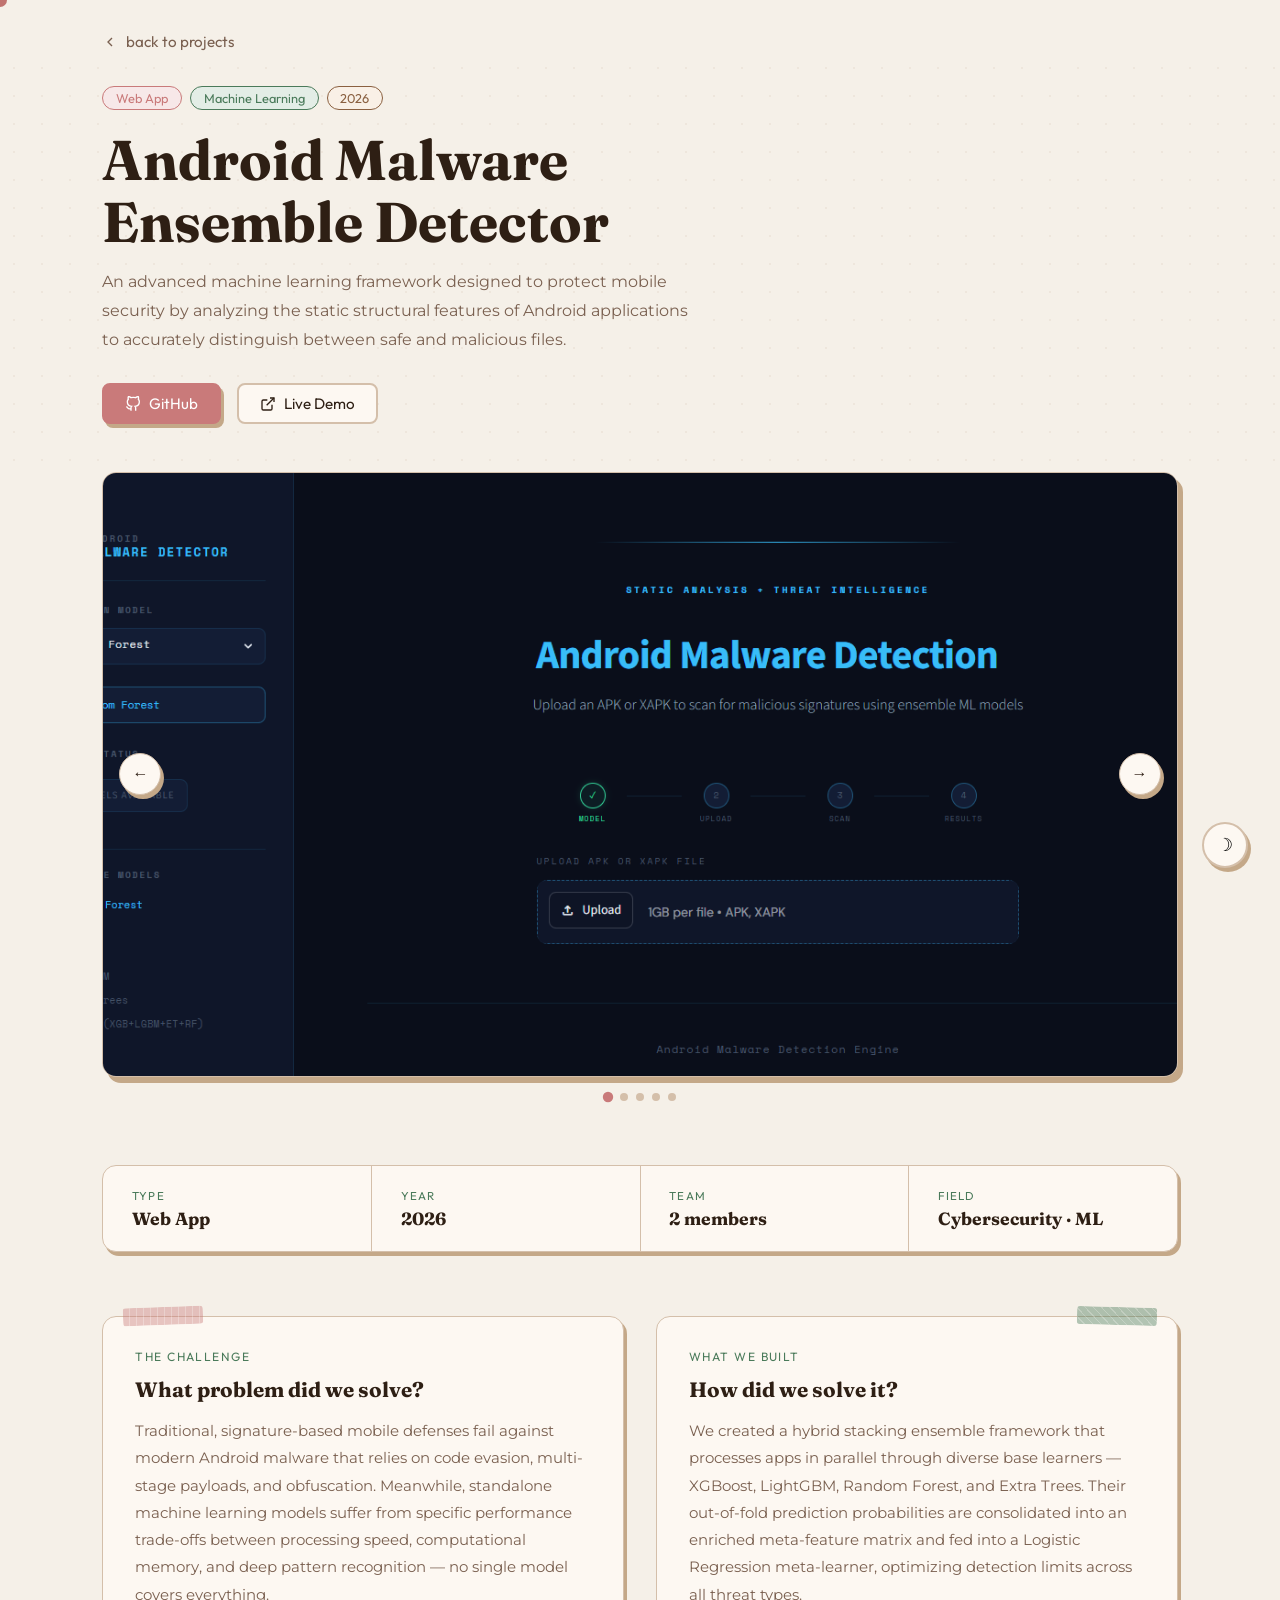
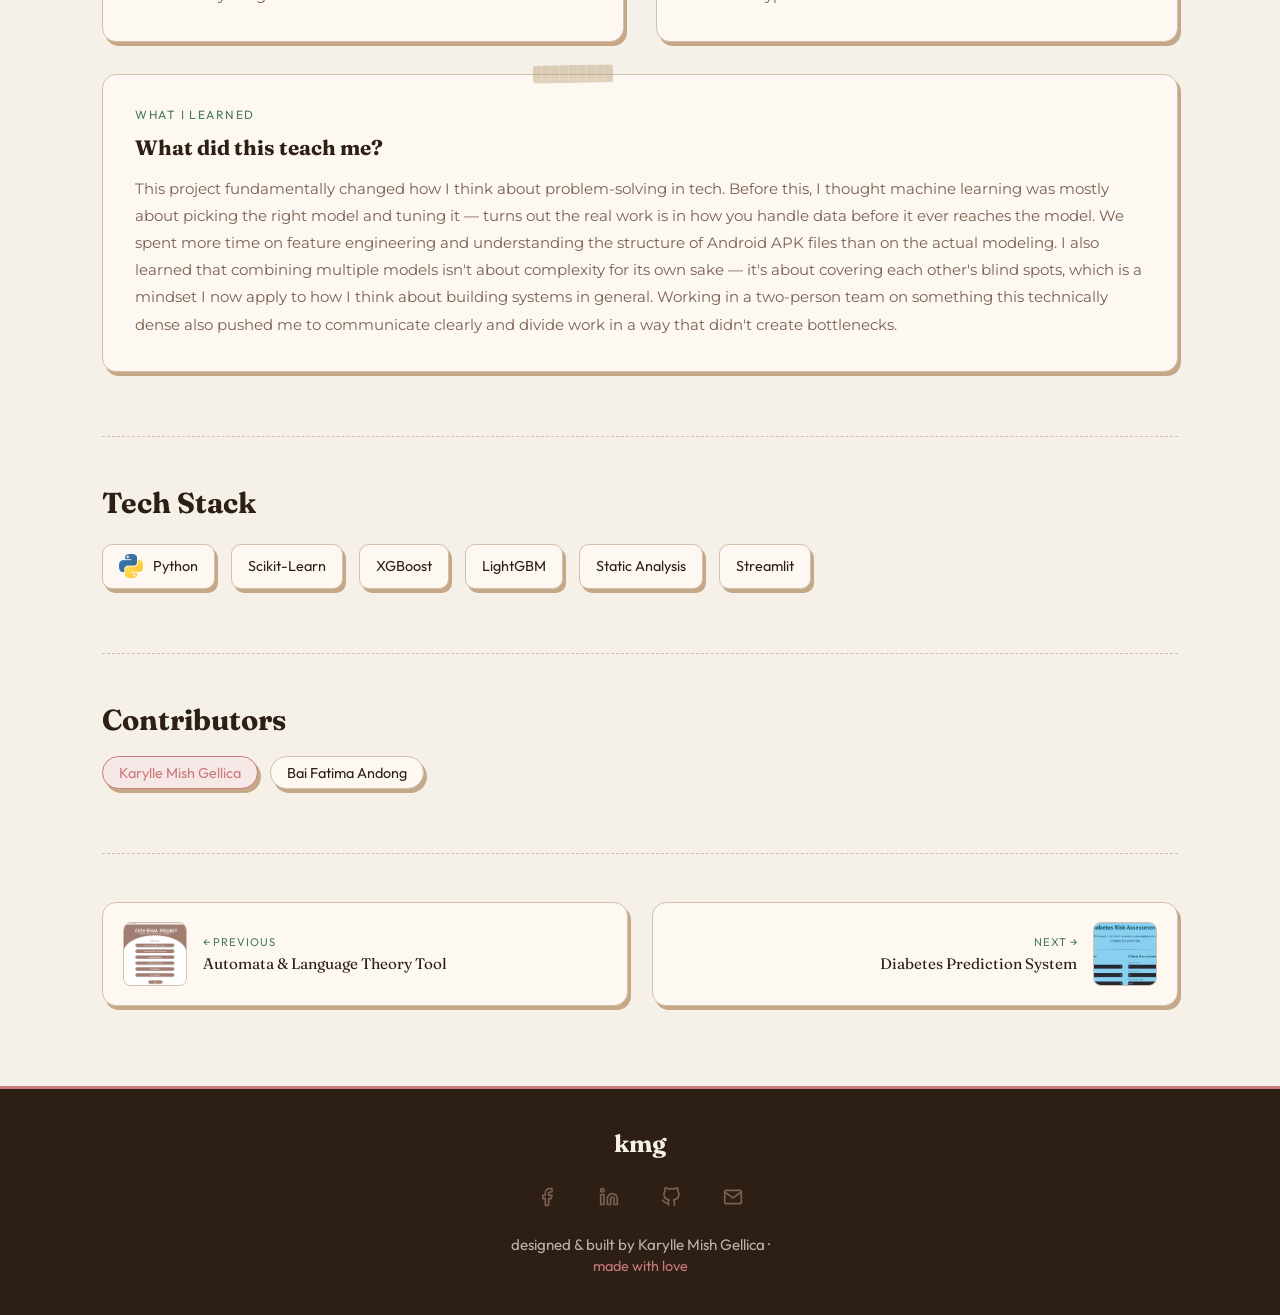
==== projects/android-malware.html @ 3021ca5b "changed projects section layout" ====
<!DOCTYPE html>
<html lang="en" data-theme="light">
<head>
  <meta charset="UTF-8" />
  <meta name="viewport" content="width=device-width, initial-scale=1.0" />
  <title>Android Malware Ensemble Detector — Karylle Mish Gellica</title>
  <link rel="icon" type="image/jpeg" href="../assets/apple.jpg">
  <link rel="stylesheet" href="project.css" />
</head>
<body>
  <div class="cursor" id="cursor"></div>
  <button class="theme-toggle" id="themeToggle"><span class="theme-icon">☽</span></button>

  <div class="project-page">

    <a href="../index.html#projects" class="back-btn">
      <svg viewBox="0 0 24 24" width="16" height="16" stroke="currentColor" stroke-width="2" fill="none"><polyline points="15 18 9 12 15 6"></polyline></svg>
      back to projects
    </a>

    <!-- HERO -->
    <div class="project-hero">
      <div class="project-hero-inner">
        <div class="project-badge-row">
          <span class="project-badge">Web App</span>
          <span class="project-badge green">Machine Learning</span>
          <span class="project-badge brown">2026</span>
        </div>
        <h1>Android Malware<br/>Ensemble Detector</h1>
        <p class="project-tagline">An advanced machine learning framework designed to protect mobile security by analyzing the static structural features of Android applications to accurately distinguish between safe and malicious files.</p>
        <div class="project-hero-links">
          <a href="https://github.com/f4tm4ze/FinalCS20" target="_blank" class="hero-link primary">
            <svg viewBox="0 0 24 24" width="16" height="16" stroke="currentColor" stroke-width="2" fill="none"><path d="M9 19c-5 1.5-5-2.5-7-3m14 6v-3.87a3.37 3.37 0 0 0-.94-2.61c3.14-.35 6.44-1.54 6.44-7A5.44 5.44 0 0 0 20 4.77 5.07 5.07 0 0 0 19.91 1S18.73.65 16 2.48a13.38 13.38 0 0 0-7 0C6.27.65 5.09 1 5.09 1A5.07 5.07 0 0 0 5 4.77a5.44 5.44 0 0 0-1.5 3.78c0 5.42 3.3 6.61 6.44 7A3.37 3.37 0 0 0 9 18.13V22"></path></svg>
            GitHub
          </a>
          <a href="https://finalcs20-nndwrqvt6tv7jgsh75bebc.streamlit.app/" target="_blank" class="hero-link secondary">
            <svg viewBox="0 0 24 24" width="16" height="16" stroke="currentColor" stroke-width="2" fill="none"><path d="M18 13v6a2 2 0 0 1-2 2H5a2 2 0 0 1-2-2V8a2 2 0 0 1 2-2h6"></path><polyline points="15 3 21 3 21 9"></polyline><line x1="10" y1="14" x2="21" y2="3"></line></svg>
            Live Demo
          </a>
        </div>
      </div>
    </div>

    <!-- GALLERY -->
    <div class="gallery-section">
      <div class="gallery-wrap">
        <div class="gallery-track">
          <!-- Replace filenames with your actual screenshots -->
          <div class="gallery-slide"><img src="../assets/android.png" alt="Android Malware Detector Screenshot 1" /></div>
          <div class="gallery-slide"><img src="../assets/android-2.png" alt="Android Malware Detector Screenshot 2" /></div>
          <div class="gallery-slide"><img src="../assets/android-3.png" alt="Android Malware Detector Screenshot 3" /></div>
          <div class="gallery-slide"><img src="../assets/android-4.png" alt="Android Malware Detector Screenshot 4" /></div>
          <div class="gallery-slide"><img src="../assets/android-5.png" alt="Android Malware Detector Screenshot 5" /></div>
        </div>
        <button class="gallery-btn prev">&#8592;</button>
        <button class="gallery-btn next">&#8594;</button>
      </div>
      <div class="gallery-dots">
        <button class="gallery-dot active"></button>
        <button class="gallery-dot"></button>
        <button class="gallery-dot"></button>
        <button class="gallery-dot"></button>
        <button class="gallery-dot"></button>
      </div>
    </div>

    <!-- INFO STRIP -->
    <div class="info-strip">
      <div class="info-strip-item">
        <span class="info-strip-label">Type</span>
        <span class="info-strip-value">Web App</span>
      </div>
      <div class="info-strip-item">
        <span class="info-strip-label">Year</span>
        <span class="info-strip-value">2026</span>
      </div>
      <div class="info-strip-item">
        <span class="info-strip-label">Team</span>
        <span class="info-strip-value">2 members</span>
      </div>
      <div class="info-strip-item">
        <span class="info-strip-label">Field</span>
        <span class="info-strip-value">Cybersecurity · ML</span>
      </div>
    </div>

    <!-- STORY -->
    <div class="story-section">
      <div class="story-card">
        <div class="story-tape story-tape-1"></div>
        <div class="story-card-label">the challenge</div>
        <h3>What problem did we solve?</h3>
        <p>Traditional, signature-based mobile defenses fail against modern Android malware that relies on code evasion, multi-stage payloads, and obfuscation. Meanwhile, standalone machine learning models suffer from specific performance trade-offs between processing speed, computational memory, and deep pattern recognition — no single model covers everything.</p>
      </div>
      <div class="story-card">
        <div class="story-tape story-tape-2"></div>
        <div class="story-card-label">what we built</div>
        <h3>How did we solve it?</h3>
        <p>We created a hybrid stacking ensemble framework that processes apps in parallel through diverse base learners — XGBoost, LightGBM, Random Forest, and Extra Trees. Their out-of-fold prediction probabilities are consolidated into an enriched meta-feature matrix and fed into a Logistic Regression meta-learner, optimizing detection limits across all threat types.</p>
      </div>
      <div class="story-card full-width">
        <div class="story-tape story-tape-3"></div>
        <div class="story-card-label">what i learned</div>
        <h3>What did this teach me?</h3>
        <p>This project fundamentally changed how I think about problem-solving in tech. Before this, I thought machine learning was mostly about picking the right model and tuning it — turns out the real work is in how you handle data before it ever reaches the model. We spent more time on feature engineering and understanding the structure of Android APK files than on the actual modeling. I also learned that combining multiple models isn't about complexity for its own sake — it's about covering each other's blind spots, which is a mindset I now apply to how I think about building systems in general. Working in a two-person team on something this technically dense also pushed me to communicate clearly and divide work in a way that didn't create bottlenecks.</p>
      </div>
    </div>

    <hr class="section-divider" />

    <!-- TECH STACK -->
    <div class="tech-section">
      <h2>Tech Stack</h2>
      <div class="tech-grid">
        <div class="tech-item"><img src="../assets/python.webp" alt="Python" />Python</div>
        <div class="tech-item">Scikit-Learn</div>
        <div class="tech-item">XGBoost</div>
        <div class="tech-item">LightGBM</div>
        <div class="tech-item">Static Analysis</div>
        <div class="tech-item">Streamlit</div>
      </div>
    </div>

    <hr class="section-divider" />

    <!-- CONTRIBUTORS -->
    <div class="contributors-section">
      <h2>Contributors</h2>
      <div class="contributors-list">
        <span class="contributor-pill me">Karylle Mish Gellica</span>
        <span class="contributor-pill">Bai Fatima Andong</span>
      </div>
    </div>

    <hr class="section-divider" />

    <!-- PREV / NEXT -->
    <div class="project-nav">
      <a href="automata.html" class="project-nav-card">
        <div class="nav-card-img"><img src="../assets/automata.png" alt="Automata" /></div>
        <div><div class="nav-card-label">← previous</div><div class="nav-card-title">Automata & Language Theory Tool</div></div>
      </a>
      <a href="diabetes-prediction.html" class="project-nav-card next-card">
        <div class="nav-card-img"><img src="../assets/diabetes.png" alt="Diabetes Prediction" /></div>
        <div><div class="nav-card-label">next →</div><div class="nav-card-title">Diabetes Prediction System</div></div>
      </a>
    </div>
  </div>
  <footer class="footer">
    <p class="footer-logo">kmg</p>
    
    <div class="footer-socials">
      <a href="https://www.facebook.com/kgellica/" target="_blank" rel="noopener noreferrer" class="social-link" aria-label="Facebook">
        <svg xmlns="http://www.w3.org/2000/svg" width="20" height="20" viewBox="0 0 24 24" fill="none" stroke="currentColor" stroke-width="2" stroke-linecap="round" stroke-linejoin="round"><path d="M18 2h-3a5 5 0 0 0-5 5v3H7v4h3v8h4v-8h3l1-4h-4V7a1 1 0 0 1 1-1h3z"/></svg>
      </a>
      
      <a href="https://www.linkedin.com/in/kgellica/" target="_blank" rel="noopener noreferrer" class="social-link" aria-label="LinkedIn">
        <svg xmlns="http://www.w3.org/2000/svg" width="20" height="20" viewBox="0 0 24 24" fill="none" stroke="currentColor" stroke-width="2" stroke-linecap="round" stroke-linejoin="round"><path d="M16 8a6 6 0 0 1 6 6v7h-4v-7a2 2 0 0 0-2-2 2 2 0 0 0-2 2v7h-4v-7a6 6 0 0 1 6-6z"/><rect x="2" y="9" width="4" height="12"/><circle cx="4" cy="4" r="2"/></svg>
      </a>
      
      <a href="https://github.com/mishgellica" target="_blank" rel="noopener noreferrer" class="social-link" aria-label="GitHub">
        <svg xmlns="http://www.w3.org/2000/svg" width="20" height="20" viewBox="0 0 24 24" fill="none" stroke="currentColor" stroke-width="2" stroke-linecap="round" stroke-linejoin="round"><path d="M9 19c-5 1.5-5-2.5-7-3m14 6v-3.87a3.37 3.37 0 0 0-.94-2.61c3.14-.35 6.44-1.54 6.44-7A5.44 5.44 0 0 0 20 4.77 5.07 5.07 0 0 0 19.91 1S18.73.65 16 2.48a13.38 13.38 0 0 0-7 0C6.27.65 5.09 1 5.09 1A5.07 5.07 0 0 0 5 4.77a5.44 5.44 0 0 0-1.5 3.78c0 5.42 3.3 6.61 6.44 7A3.37 3.37 0 0 0 9 18.13V22"/></svg>
      </a>
      
      <a href="mailto:mishgellica@gmail.com.com" class="social-link" aria-label="Email">
        <svg xmlns="http://www.w3.org/2000/svg" width="20" height="20" viewBox="0 0 24 24" fill="none" stroke="currentColor" stroke-width="2" stroke-linecap="round" stroke-linejoin="round"><path d="M4 4h16c1.1 0 2 .9 2 2v12c0 1.1-.9 2-2 2H4c-1.1 0-2-.9-2-2V6c0-1.1.9-2 2-2z"/><polyline points="22,6 12,13 2,6"/></svg>
      </a>
    </div>

    <p class="footer-copy">designed & built by Karylle Mish Gellica &middot; <span id="fyear"></span></p>
    <p class="footer-heart">made with love</p>
  </footer>
  <script src="project.js"></script>
</body>
</html>
---- projects/project.css ----
@import url('https://fonts.googleapis.com/css2?family=Playfair+Display:ital,wght@0,400;0,700;1,400&family=Outfit:wght@400;600;700&family=Montserrat:wght@300;400;600;700&family=Fraunces:opsz,wght@9..144,400;9..144,700;9..144,900&display=swap');

:root {
  --bg:           #f5f0e8;
  --bg2:          #ede5d8;
  --card:         #fdf8f2;
  --card2:        #f9f0e6;
  --text:         #2e1f14;
  --muted:        #7a6050;
  --border:       #d4bfaa;
  --accent:       #7a4a3a;
  --accent2:      #4a7a5a;
  --pink:         #c97a7a;
  --pink-pale:    #f7e8e8;
  --green:        #4a7a5a;
  --green-pale:   #e3ede6;
  --brown:        #8a6040;
  --cream:        #fdf8f2;
  --shadow:       3px 4px 0 #c4a888;
  --shadow-lg:    5px 6px 0 #c4a888;
  --font-display: 'Playfair Display', serif;
  --font-hand:    'Outfit', sans-serif;
  --font-body:    'Montserrat', sans-serif;
  --font-logo:    'Fraunces', serif;
  --radius:       14px;
}

[data-theme="dark"] {
  --bg:           #1a1410;
  --bg2:          #221a14;
  --card:         #2a211a;
  --card2:        #311f18;
  --text:         #f0e8dc;
  --muted:        #b09880;
  --border:       #4a3828;
  --accent:       #d4907a;
  --accent2:      #7abf8a;
  --pink:         #d48a8a;
  --pink-pale:    #3a2222;
  --green:        #7abf8a;
  --green-pale:   #1a2e1f;
  --brown:        #c0926a;
  --cream:        #2a211a;
  --shadow:       3px 4px 0 #0a0806;
  --shadow-lg:    5px 6px 0 #0a0806;
}

*, *::before, *::after { box-sizing: border-box; margin: 0; padding: 0; }
html { scroll-behavior: smooth; }
body {
  font-family: var(--font-body);
  background: var(--bg);
  color: var(--text);
  overflow-x: hidden;
  cursor: none;
  transition: background 0.4s, color 0.4s;
}
a { text-decoration: none; color: inherit; }
img { max-width: 100%; display: block; }

/* CURSOR */
.cursor {
  position: fixed;
  width: 14px; height: 14px;
  background: var(--pink);
  border-radius: 50%;
  pointer-events: none;
  z-index: 9999;
  transform: translate(-50%, -50%);
  transition: transform 0.08s ease, background 0.2s;
  mix-blend-mode: multiply;
}
[data-theme="dark"] .cursor { mix-blend-mode: screen; }

/* THEME TOGGLE */
.theme-toggle {
  position: fixed;
  bottom: 2rem; right: 2rem;
  z-index: 500;
  background: var(--card);
  border: 2px solid var(--border);
  border-radius: 50%;
  width: 46px; height: 46px;
  cursor: pointer;
  font-size: 1.1rem;
  box-shadow: var(--shadow);
  transition: transform 0.2s;
  display: flex; align-items: center; justify-content: center;
}
.theme-toggle:hover { transform: rotate(20deg) scale(1.1); }

/* PAGE WRAPPER */
.project-page {
  min-height: 100vh;
}

/* BACK BUTTON */
.back-btn {
  display: inline-flex;
  align-items: center;
  gap: 0.5rem;
  font-family: var(--font-hand);
  font-size: 0.95rem;
  color: var(--muted);
  padding: 2rem 8% 0;
  transition: color 0.2s, transform 0.2s;
}
.back-btn:hover { color: var(--pink); transform: translateX(-4px); }
.back-btn svg { transition: transform 0.2s; }
.back-btn:hover svg { transform: translateX(-3px); }

/* HERO */
.project-hero {
  padding: 2rem 8% 3rem;
  position: relative;
  overflow: hidden;
}
.project-hero::before {
  content: '';
  position: absolute; inset: 0;
  background-image: radial-gradient(circle, var(--border) 1px, transparent 1px);
  background-size: 28px 28px;
  opacity: 0.2;
  pointer-events: none;
}
.project-hero-inner { position: relative; z-index: 2; max-width: 800px; }
.project-badge-row {
  display: flex; gap: 0.5rem; flex-wrap: wrap;
  margin-bottom: 1.2rem;
}
.project-badge {
  font-family: var(--font-hand);
  font-size: 0.8rem;
  padding: 0.2rem 0.8rem;
  border-radius: 99px;
  background: var(--pink-pale);
  color: var(--pink);
  border: 1.5px solid var(--pink);
}
.project-badge.green {
  background: var(--green-pale);
  color: var(--green);
  border-color: var(--green);
}
.project-badge.brown {
  background: var(--card2);
  color: var(--brown);
  border-color: var(--brown);
}
.project-hero h1 {
  font-family: var(--font-logo);
  font-size: clamp(2rem, 5vw, 3.5rem);
  color: var(--text);
  line-height: 1.1;
  margin-bottom: 1rem;
}
.project-tagline {
  font-size: 1rem;
  color: var(--muted);
  line-height: 1.8;
  max-width: 600px;
  margin-bottom: 1.8rem;
}
.project-hero-links {
  display: flex; gap: 1rem; flex-wrap: wrap;
}
.hero-link {
  display: inline-flex;
  align-items: center;
  gap: 0.5rem;
  font-family: var(--font-hand);
  font-size: 0.95rem;
  padding: 0.55rem 1.3rem;
  border-radius: 8px;
  border: 2px solid var(--border);
  transition: transform 0.2s cubic-bezier(.34,1.56,.64,1), box-shadow 0.2s;
  cursor: pointer;
}
.hero-link:hover { transform: translate(-2px,-2px); box-shadow: var(--shadow); }
.hero-link.primary { background: var(--pink); color: #fff; border-color: var(--pink); box-shadow: var(--shadow); }
.hero-link.primary:hover { box-shadow: var(--shadow-lg); }
.hero-link.secondary { background: var(--card); color: var(--text); }
.hero-link.secondary:hover { background: var(--bg2); }

/* IMAGE GALLERY */
.gallery-section {
  padding: 0 8% 4rem;
  position: relative;
}
.gallery-wrap {
  position: relative;
  border-radius: var(--radius);
  overflow: hidden;
  background: var(--bg2);
  border: 1.5px solid var(--border);
  box-shadow: var(--shadow-lg);
  aspect-ratio: 16 / 9;
}
.gallery-track {
  display: flex;
  height: 100%;
  transition: transform 0.4s cubic-bezier(0.25, 0.46, 0.45, 0.94);
}
.gallery-slide {
  flex: 0 0 100%;
  height: 100%;
}
.gallery-slide img {
  width: 100%; height: 100%;
  object-fit: cover;
  display: block;
}
.gallery-slide .slide-placeholder {
  width: 100%; height: 100%;
  display: flex; flex-direction: column;
  align-items: center; justify-content: center;
  gap: 0.5rem;
  background: linear-gradient(135deg, var(--pink-pale), var(--green-pale));
  color: var(--muted);
  font-family: var(--font-hand);
  font-size: 0.9rem;
}
.gallery-slide .slide-placeholder span { font-size: 2rem; }
.gallery-btn {
  position: absolute;
  top: 50%; transform: translateY(-50%);
  background: var(--card);
  border: 1.5px solid var(--border);
  border-radius: 50%;
  width: 42px; height: 42px;
  display: flex; align-items: center; justify-content: center;
  cursor: pointer;
  box-shadow: var(--shadow);
  transition: transform 0.2s cubic-bezier(.34,1.56,.64,1), background 0.2s;
  z-index: 10;
  color: var(--text);
  font-size: 1rem;
}
.gallery-btn:hover { background: var(--pink); color: #fff; transform: translateY(-50%) scale(1.1); }
.gallery-btn.prev { left: 1rem; }
.gallery-btn.next { right: 1rem; }
.gallery-dots {
  display: flex; justify-content: center;
  gap: 0.5rem; margin-top: 1rem;
}
.gallery-dot {
  width: 8px; height: 8px;
  border-radius: 50%;
  background: var(--border);
  border: none; cursor: pointer;
  transition: background 0.2s, transform 0.2s;
}
.gallery-dot.active { background: var(--pink); transform: scale(1.3); }

/* INFO STRIP */
.info-strip {
  display: flex;
  gap: 0;
  margin: 0 8% 4rem;
  border: 1.5px solid var(--border);
  border-radius: var(--radius);
  overflow: hidden;
  box-shadow: var(--shadow);
  background: var(--card);
}
.info-strip-item {
  flex: 1;
  padding: 1.4rem 1.8rem;
  display: flex; flex-direction: column; gap: 0.3rem;
  border-right: 1.5px solid var(--border);
}
.info-strip-item:last-child { border-right: none; }
.info-strip-label {
  font-family: var(--font-hand);
  font-size: 0.72rem;
  color: var(--green);
  letter-spacing: 0.1em;
  text-transform: uppercase;
}
.info-strip-value {
  font-family: var(--font-logo);
  font-size: 1.1rem;
  color: var(--text);
  font-weight: 700;
}

/* STORY SECTION */
.story-section {
  padding: 0 8% 4rem;
  display: grid;
  grid-template-columns: 1fr 1fr;
  gap: 2rem;
}
.story-card {
  background: var(--card);
  border: 1.5px solid var(--border);
  border-radius: var(--radius);
  padding: 2rem;
  box-shadow: var(--shadow);
  position: relative;
  transition: transform 0.25s cubic-bezier(.34,1.56,.64,1), box-shadow 0.25s;
}
.story-card:hover { transform: translate(-2px,-3px); box-shadow: var(--shadow-lg); }
.story-card.full-width { grid-column: 1 / -1; }
.story-card-label {
  font-family: var(--font-hand);
  font-size: 0.75rem;
  color: var(--green);
  letter-spacing: 0.12em;
  text-transform: uppercase;
  margin-bottom: 0.8rem;
}
.story-card h3 {
  font-family: var(--font-logo);
  font-size: 1.3rem;
  color: var(--text);
  margin-bottom: 1rem;
}
.story-card p {
  font-size: 0.92rem;
  color: var(--muted);
  line-height: 1.85;
}
/* tape on story cards */
.story-tape {
  position: absolute;
  top: -10px;
  width: 80px; height: 18px;
  border-radius: 3px;
  opacity: 0.75;
}
.story-tape-1 {
  left: 20px;
  background-color: rgba(201,122,122,0.55);
  background-image: repeating-linear-gradient(90deg, transparent, transparent 6px, rgba(255,255,255,0.3) 6px, rgba(255,255,255,0.3) 7px);
  transform: rotate(-2deg);
}
.story-tape-2 {
  right: 20px;
  background-color: rgba(74,122,90,0.55);
  background-image: repeating-linear-gradient(45deg, transparent, transparent 5px, rgba(255,255,255,0.25) 5px, rgba(255,255,255,0.25) 6px);
  transform: rotate(1.5deg);
}
.story-tape-3 {
  left: 40%;
  background-color: rgba(180,155,110,0.55);
  background-image: repeating-linear-gradient(90deg, transparent, transparent 8px, rgba(255,255,255,0.2) 8px, rgba(255,255,255,0.2) 9px);
  transform: rotate(-1deg);
}

/* TECH STACK SECTION */
.tech-section {
  padding: 0 8% 4rem;
}
.tech-section h2 {
  font-family: var(--font-logo);
  font-size: 1.8rem;
  color: var(--text);
  margin-bottom: 1.5rem;
}
.tech-grid {
  display: flex;
  flex-wrap: wrap;
  gap: 1rem;
}
.tech-item {
  display: flex;
  align-items: center;
  gap: 0.6rem;
  background: var(--card);
  border: 1.5px solid var(--border);
  border-radius: 10px;
  padding: 0.6rem 1rem;
  box-shadow: var(--shadow);
  font-family: var(--font-hand);
  font-size: 0.9rem;
  color: var(--text);
  transition: transform 0.2s cubic-bezier(.34,1.56,.64,1), box-shadow 0.2s;
}
.tech-item:hover { transform: translateY(-3px); box-shadow: var(--shadow-lg); }
.tech-item img {
  width: 24px; height: 24px;
  object-fit: contain;
}

/* CONTRIBUTORS */
.contributors-section {
  padding: 0 8% 4rem;
}
.contributors-section h2 {
  font-family: var(--font-logo);
  font-size: 1.8rem;
  color: var(--text);
  margin-bottom: 1.2rem;
}
.contributors-list {
  display: flex;
  flex-wrap: wrap;
  gap: 0.75rem;
}
.contributor-pill {
  font-family: var(--font-hand);
  font-size: 0.9rem;
  padding: 0.4rem 1rem;
  background: var(--card);
  border: 1.5px solid var(--border);
  border-radius: 99px;
  color: var(--text);
  box-shadow: var(--shadow);
}
.contributor-pill.me {
  background: var(--pink-pale);
  color: var(--pink);
  border-color: var(--pink);
}

/* PREV / NEXT NAV */
.project-nav {
  display: grid;
  grid-template-columns: 1fr 1fr;
  gap: 1.5rem;
  padding: 0 8% 5rem;
}
.project-nav-card {
  display: flex;
  align-items: center;
  gap: 1rem;
  background: var(--card);
  border: 1.5px solid var(--border);
  border-radius: var(--radius);
  padding: 1.2rem;
  box-shadow: var(--shadow);
  transition: transform 0.25s cubic-bezier(.34,1.56,.64,1), box-shadow 0.25s;
  cursor: pointer;
}
.project-nav-card:hover { transform: translate(-2px,-3px); box-shadow: var(--shadow-lg); }
.project-nav-card.next-card { flex-direction: row-reverse; text-align: right; }
.project-nav-card.disabled { opacity: 0.35; pointer-events: none; }
.nav-card-img {
  width: 64px; height: 64px;
  border-radius: 8px;
  overflow: hidden;
  flex-shrink: 0;
  background: var(--bg2);
  border: 1.5px solid var(--border);
}
.nav-card-img img { width: 100%; height: 100%; object-fit: cover; }
.nav-card-label {
  font-family: var(--font-hand);
  font-size: 0.7rem;
  color: var(--green);
  letter-spacing: 0.08em;
  text-transform: uppercase;
  margin-bottom: 0.3rem;
}
.nav-card-title {
  font-family: var(--font-logo);
  font-size: 0.95rem;
  color: var(--text);
  line-height: 1.3;
}

/* DIVIDER */
.section-divider {
  border: none;
  border-top: 1.5px dashed var(--border);
  margin: 0 8% 3rem;
}

/* FOOTER */
.footer {
  background: var(--text); color: var(--bg);
  padding: 2.5rem; text-align: center;
  border-top: 3px solid var(--pink);
}
.footer-logo { font-family: var(--font-logo); font-size: 1.5rem; margin-bottom: 0.4rem; font-weight: 700; }
.footer-copy { font-family: var(--font-hand); font-size: 0.95rem; opacity: 0.7; margin-bottom: 0.2rem; }
.footer-heart { font-family: var(--font-hand); font-size: 0.9rem; color: var(--pink); }

.footer-socials { display: flex; justify-content: center; align-items: center; gap: 1.5rem; margin: 1.2rem 0; }

.social-link {
  display: flex;
  align-items: center;
  justify-content: center;
  width: 38px;
  height: 38px;
  color: var(--muted); /* Follows your journal's muted brown tone by default */
  background: transparent;
  border-radius: 50%;
  transition: color 0.2s ease, transform 0.2s ease, background-color 0.2s ease;
}

/* Subtle feedback when interactive state is triggered */
.social-link:hover {
  color: var(--accent); /* Shifts cleanly to your dark accent palette */
  background-color: var(--bg2); /* Subtle contrast background pop */
  transform: translateY(-2px); /* Quick micro bounce */
}

.social-link svg {
  display: block;
  width: 20px;
  height: 20px;
}

/* REVEAL */
.reveal { opacity: 0; transform: translateY(20px); transition: opacity 0.5s ease, transform 0.5s ease; }
.reveal.visible { opacity: 1; transform: translateY(0); }

/* RESPONSIVE */
@media (max-width: 900px) {
  .navbar { padding: 1rem 1.5rem; }
  .nav-links { display: none; }
  .hamburger { display: block; }
  .story-section { grid-template-columns: 1fr; }
  .story-card.full-width { grid-column: 1; }
  .info-strip { flex-direction: column; }
  .info-strip-item { border-right: none; border-bottom: 1.5px solid var(--border); }
  .info-strip-item:last-child { border-bottom: none; }
  .back-btn { padding: 1.5rem 5% 0; }
  .project-hero { padding: 1.5rem 5% 2.5rem; }
  .gallery-section { padding: 0 5% 3rem; }
  .info-strip { margin: 0 5% 3rem; }
  .story-section { padding: 0 5% 3rem; }
  .tech-section { padding: 0 5% 3rem; }
  .contributors-section { padding: 0 5% 3rem; }
  .project-nav { padding: 0 5% 4rem; }
  .section-divider { margin: 0 5% 2.5rem; }
}
@media (max-width: 600px) {
  .project-nav { grid-template-columns: 1fr 1fr; gap: 1rem; }
  .nav-card-img { width: 48px; height: 48px; }
  .nav-card-title { font-size: 0.8rem; }
  .gallery-btn { width: 34px; height: 34px; font-size: 0.85rem; }
}
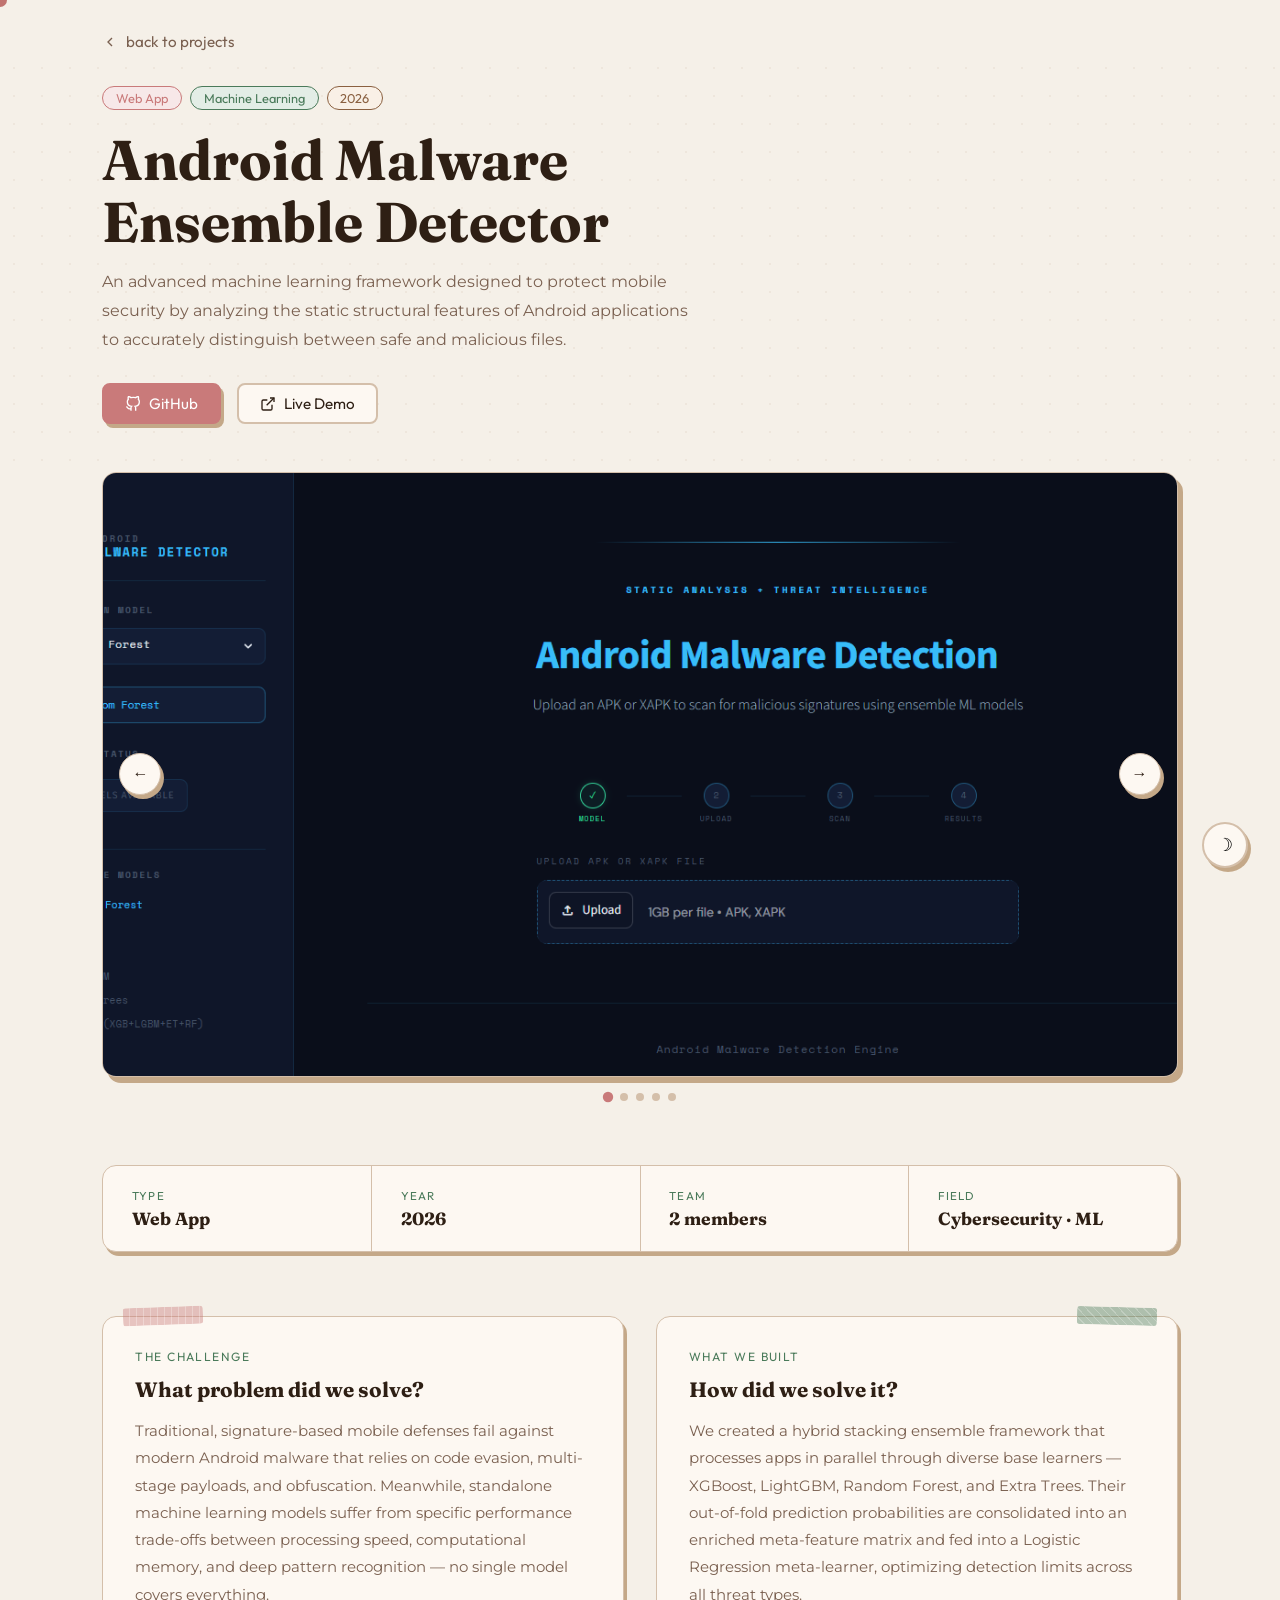
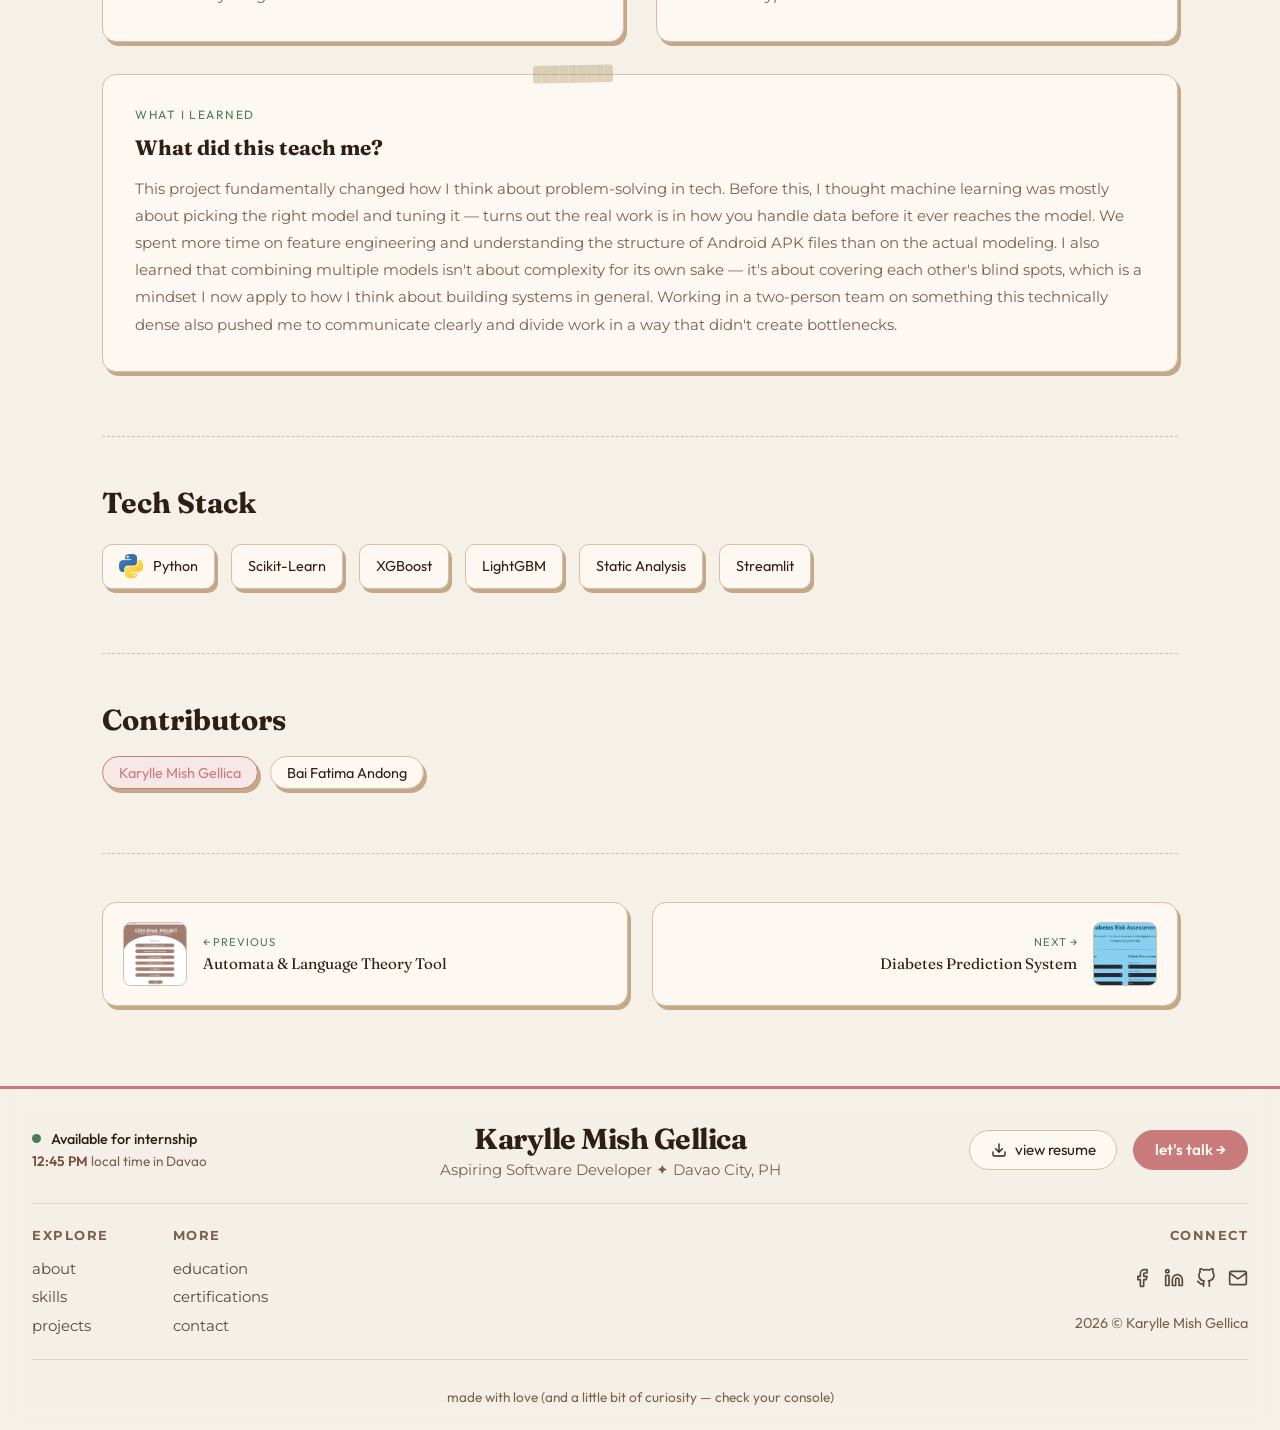
==== commit fd5213b2: "made several changes with the footer" ====
--- a/projects/android-malware.html
+++ b/projects/android-malware.html
@@ -3,9 +3,9 @@
 <head>
   <meta charset="UTF-8" />
   <meta name="viewport" content="width=device-width, initial-scale=1.0" />
-  <title>Android Malware Ensemble Detector — Karylle Mish Gellica</title>
+  <title>Android Malware Ensemble Detector</title>
   <link rel="icon" type="image/jpeg" href="../assets/apple.jpg">
-  <link rel="stylesheet" href="project.css" />
+  <link rel="stylesheet" href="../css/project.css" />
 </head>
 <body>
   <div class="cursor" id="cursor"></div>
@@ -146,30 +146,87 @@
       </a>
     </div>
   </div>
-  <footer class="footer">
-    <p class="footer-logo">kmg</p>
+
+    <footer class="footer">
+    <div class="footer-top">
+      <!-- Part 1: Status & Time Group -->
+      <div class="footer-status-group">
+        <div class="footer-status">
+          <span class="status-dot"></span>
+          <span class="status-text">Available for internship</span>
+        </div>
+        <div class="footer-time">
+          <span id="localTime">--:--</span> local time in Davao
+        </div>
+      </div>
+
+      <!-- Part 2: Centered Brand Info -->
+      <div class="footer-brand">
+        <p class="footer-logo">Karylle Mish Gellica</p>
+        <p class="footer-tagline">Aspiring Software Developer ✦ Davao City, PH</p>
+      </div>
+
+      <!-- Part 3: Action Buttons (Resume & Chat) -->
+      <div class="footer-cta">
+        <a href="assets/karylle-gellica-resume.pdf" download class="footer-resume-btn">
+          <svg viewBox="0 0 24 24" width="16" height="16" stroke="currentColor" stroke-width="2" fill="none" stroke-linecap="round" stroke-linejoin="round">
+            <path d="M21 15v4a2 2 0 0 1-2 2H5a2 2 0 0 1-2-2v-4"></path>
+            <polyline points="7 10 12 15 17 10"></polyline>
+            <line x1="12" y1="15" x2="12" y2="3"></line>
+          </svg>
+          view resume
+        </a>
+        <a href="#contact" class="footer-cta-btn">let's talk →</a>
+      </div>
+    </div>
+
+    <hr class="footer-divider" />
+
+    <!-- Modified into a 2-Column Responsive Layout -->
+    <div class="footer-nav-grid">
+      <div class="footer-links-wrapper">
+        <div class="footer-nav-col">
+          <span class="footer-nav-label">explore</span>
+          <a href="#about">about</a>
+          <a href="#skills">skills</a>
+          <a href="#projects">projects</a>
+        </div>
+
+        <div class="footer-nav-col">
+          <span class="footer-nav-label">more</span>
+          <a href="#education">education</a>
+          <a href="#certifications">certifications</a>
+          <a href="#contact">contact</a>
+        </div>
+      </div>
+
+      <!-- Right Side: Social Media & Date Details -->
+      <div class="footer-nav-col footer-connect-col">
+        <span class="footer-nav-label">connect</span>
+        <div class="footer-socials">
+          <a href="https://www.facebook.com/kgellica/" target="_blank" rel="noopener noreferrer" class="social-link" aria-label="Facebook">
+            <svg xmlns="http://www.w3.org/2000/svg" width="20" height="20" viewBox="0 0 24 24" fill="none" stroke="currentColor" stroke-width="2" stroke-linecap="round" stroke-linejoin="round"><path d="M18 2h-3a5 5 0 0 0-5 5v3H7v4h3v8h4v-8h3l1-4h-4V7a1 1 0 0 1 1-1h3z"/></svg>
+          </a>
+          <a href="https://www.linkedin.com/in/kgellica/" target="_blank" rel="noopener noreferrer" class="social-link" aria-label="LinkedIn">
+            <svg xmlns="http://www.w3.org/2000/svg" width="20" height="20" viewBox="0 0 24 24" fill="none" stroke="currentColor" stroke-width="2" stroke-linecap="round" stroke-linejoin="round"><path d="M16 8a6 6 0 0 1 6 6v7h-4v-7a2 2 0 0 0-2-2 2 2 0 0 0-2 2v7h-4v-7a6 6 0 0 1 6-6z"/><rect x="2" y="9" width="4" height="12"/><circle cx="4" cy="4" r="2"/></svg>
+          </a>
+          <a href="https://github.com/mishgellica" target="_blank" rel="noopener noreferrer" class="social-link" aria-label="GitHub">
+            <svg xmlns="http://www.w3.org/2000/svg" width="20" height="20" viewBox="0 0 24 24" fill="none" stroke="currentColor" stroke-width="2" stroke-linecap="round" stroke-linejoin="round"><path d="M9 19c-5 1.5-5-2.5-7-3m14 6v-3.87a3.37 3.37 0 0 0-.94-2.61c3.14-.35 6.44-1.54 6.44-7A5.44 5.44 0 0 0 20 4.77 5.07 5.07 0 0 0 19.91 1S18.73.65 16 2.48a13.38 13.38 0 0 0-7 0C6.27.65 5.09 1 5.09 1A5.07 5.07 0 0 0 5 4.77a5.44 5.44 0 0 0-1.5 3.78c0 5.42 3.3 6.61 6.44 7A3.37 3.37 0 0 0 9 18.13V22"/></svg>
+          </a>
+          <a href="mailto:mishgellica@gmail.com" class="social-link" aria-label="Email">
+            <svg xmlns="http://www.w3.org/2000/svg" width="20" height="20" viewBox="0 0 24 24" fill="none" stroke="currentColor" stroke-width="2" stroke-linecap="round" stroke-linejoin="round"><path d="M4 4h16c1.1 0 2 .9 2 2v12c0 1.1-.9 2-2 2H4c-1.1 0-2-.9-2-2V6c0-1.1.9-2 2-2z"/><polyline points="22,6 12,13 2,6"/></svg>
+          </a>
+        </div>
+        <p class="footer-copy-inline"><span id="fyear"></span> © Karylle Mish Gellica</p>
+      </div>
+    </div>
+
+    <hr class="footer-divider" />
     
-    <div class="footer-socials">
-      <a href="https://www.facebook.com/kgellica/" target="_blank" rel="noopener noreferrer" class="social-link" aria-label="Facebook">
-        <svg xmlns="http://www.w3.org/2000/svg" width="20" height="20" viewBox="0 0 24 24" fill="none" stroke="currentColor" stroke-width="2" stroke-linecap="round" stroke-linejoin="round"><path d="M18 2h-3a5 5 0 0 0-5 5v3H7v4h3v8h4v-8h3l1-4h-4V7a1 1 0 0 1 1-1h3z"/></svg>
-      </a>
-      
-      <a href="https://www.linkedin.com/in/kgellica/" target="_blank" rel="noopener noreferrer" class="social-link" aria-label="LinkedIn">
-        <svg xmlns="http://www.w3.org/2000/svg" width="20" height="20" viewBox="0 0 24 24" fill="none" stroke="currentColor" stroke-width="2" stroke-linecap="round" stroke-linejoin="round"><path d="M16 8a6 6 0 0 1 6 6v7h-4v-7a2 2 0 0 0-2-2 2 2 0 0 0-2 2v7h-4v-7a6 6 0 0 1 6-6z"/><rect x="2" y="9" width="4" height="12"/><circle cx="4" cy="4" r="2"/></svg>
-      </a>
-      
-      <a href="https://github.com/mishgellica" target="_blank" rel="noopener noreferrer" class="social-link" aria-label="GitHub">
-        <svg xmlns="http://www.w3.org/2000/svg" width="20" height="20" viewBox="0 0 24 24" fill="none" stroke="currentColor" stroke-width="2" stroke-linecap="round" stroke-linejoin="round"><path d="M9 19c-5 1.5-5-2.5-7-3m14 6v-3.87a3.37 3.37 0 0 0-.94-2.61c3.14-.35 6.44-1.54 6.44-7A5.44 5.44 0 0 0 20 4.77 5.07 5.07 0 0 0 19.91 1S18.73.65 16 2.48a13.38 13.38 0 0 0-7 0C6.27.65 5.09 1 5.09 1A5.07 5.07 0 0 0 5 4.77a5.44 5.44 0 0 0-1.5 3.78c0 5.42 3.3 6.61 6.44 7A3.37 3.37 0 0 0 9 18.13V22"/></svg>
-      </a>
-      
-      <a href="mailto:mishgellica@gmail.com.com" class="social-link" aria-label="Email">
-        <svg xmlns="http://www.w3.org/2000/svg" width="20" height="20" viewBox="0 0 24 24" fill="none" stroke="currentColor" stroke-width="2" stroke-linecap="round" stroke-linejoin="round"><path d="M4 4h16c1.1 0 2 .9 2 2v12c0 1.1-.9 2-2 2H4c-1.1 0-2-.9-2-2V6c0-1.1.9-2 2-2z"/><polyline points="22,6 12,13 2,6"/></svg>
-      </a>
-    </div>
-
-    <p class="footer-copy">designed & built by Karylle Mish Gellica &middot; <span id="fyear"></span></p>
-    <p class="footer-heart">made with love</p>
+    <div class="footer-bottom">
+      <p class="footer-heart">made with love (and a little bit of curiosity — check your console)</p>
+    </div>
   </footer>
-  <script src="project.js"></script>
+  <script src="../js/project.js"></script>
 </body>
 </html>
--- a/css/project.css
+++ b/css/project.css
@@ -0,0 +1,765 @@
+@import url('https://fonts.googleapis.com/css2?family=Playfair+Display:ital,wght@0,400;0,700;1,400&family=Outfit:wght@400;600;700&family=Montserrat:wght@300;400;600;700&family=Fraunces:opsz,wght@9..144,400;9..144,700;9..144,900&display=swap');
+
+:root {
+  --bg:           #f5f0e8;
+  --bg2:          #ede5d8;
+  --card:         #fdf8f2;
+  --card2:        #f9f0e6;
+  --text:         #2e1f14;
+  --muted:        #7a6050;
+  --border:       #d4bfaa;
+  --accent:       #7a4a3a;
+  --accent2:      #4a7a5a;
+  --pink:         #c97a7a;
+  --pink-pale:    #f7e8e8;
+  --green:        #4a7a5a;
+  --green-pale:   #e3ede6;
+  --brown:        #8a6040;
+  --cream:        #fdf8f2;
+  --shadow:       3px 4px 0 #c4a888;
+  --shadow-lg:    5px 6px 0 #c4a888;
+  --font-display: 'Playfair Display', serif;
+  --font-hand:    'Outfit', sans-serif;
+  --font-body:    'Montserrat', sans-serif;
+  --font-logo:    'Fraunces', serif;
+  --radius:       14px;
+}
+
+[data-theme="dark"] {
+  --bg:           #1a1410;
+  --bg2:          #221a14;
+  --card:         #2a211a;
+  --card2:        #311f18;
+  --text:         #f0e8dc;
+  --muted:        #b09880;
+  --border:       #4a3828;
+  --accent:       #d4907a;
+  --accent2:      #7abf8a;
+  --pink:         #d48a8a;
+  --pink-pale:    #3a2222;
+  --green:        #7abf8a;
+  --green-pale:   #1a2e1f;
+  --brown:        #c0926a;
+  --cream:        #2a211a;
+  --shadow:       3px 4px 0 #0a0806;
+  --shadow-lg:    5px 6px 0 #0a0806;
+}
+
+*, *::before, *::after { box-sizing: border-box; margin: 0; padding: 0; }
+html { scroll-behavior: smooth; }
+body {
+  font-family: var(--font-body);
+  background: var(--bg);
+  color: var(--text);
+  overflow-x: hidden;
+  cursor: none;
+  transition: background 0.4s, color 0.4s;
+}
+a { text-decoration: none; color: inherit; }
+img { max-width: 100%; display: block; }
+
+/* CURSOR */
+.cursor {
+  position: fixed;
+  width: 14px; height: 14px;
+  background: var(--pink);
+  border-radius: 50%;
+  pointer-events: none;
+  z-index: 9999;
+  transform: translate(-50%, -50%);
+  transition: transform 0.08s ease, background 0.2s;
+  mix-blend-mode: multiply;
+}
+[data-theme="dark"] .cursor { mix-blend-mode: screen; }
+
+/* THEME TOGGLE */
+.theme-toggle {
+  position: fixed;
+  bottom: 2rem; right: 2rem;
+  z-index: 500;
+  background: var(--card);
+  border: 2px solid var(--border);
+  border-radius: 50%;
+  width: 46px; height: 46px;
+  cursor: pointer;
+  font-size: 1.1rem;
+  box-shadow: var(--shadow);
+  transition: transform 0.2s;
+  display: flex; align-items: center; justify-content: center;
+}
+.theme-toggle:hover { transform: rotate(20deg) scale(1.1); }
+
+/* PAGE WRAPPER */
+.project-page {
+  min-height: 100vh;
+}
+
+/* BACK BUTTON */
+.back-btn {
+  display: inline-flex;
+  align-items: center;
+  gap: 0.5rem;
+  font-family: var(--font-hand);
+  font-size: 0.95rem;
+  color: var(--muted);
+  padding: 2rem 8% 0;
+  transition: color 0.2s, transform 0.2s;
+}
+.back-btn:hover { color: var(--pink); transform: translateX(-4px); }
+.back-btn svg { transition: transform 0.2s; }
+.back-btn:hover svg { transform: translateX(-3px); }
+
+/* HERO */
+.project-hero {
+  padding: 2rem 8% 3rem;
+  position: relative;
+  overflow: hidden;
+}
+.project-hero::before {
+  content: '';
+  position: absolute; inset: 0;
+  background-image: radial-gradient(circle, var(--border) 1px, transparent 1px);
+  background-size: 28px 28px;
+  opacity: 0.2;
+  pointer-events: none;
+}
+.project-hero-inner { position: relative; z-index: 2; max-width: 800px; }
+.project-badge-row {
+  display: flex; gap: 0.5rem; flex-wrap: wrap;
+  margin-bottom: 1.2rem;
+}
+.project-badge {
+  font-family: var(--font-hand);
+  font-size: 0.8rem;
+  padding: 0.2rem 0.8rem;
+  border-radius: 99px;
+  background: var(--pink-pale);
+  color: var(--pink);
+  border: 1.5px solid var(--pink);
+}
+.project-badge.green {
+  background: var(--green-pale);
+  color: var(--green);
+  border-color: var(--green);
+}
+.project-badge.brown {
+  background: var(--card2);
+  color: var(--brown);
+  border-color: var(--brown);
+}
+.project-hero h1 {
+  font-family: var(--font-logo);
+  font-size: clamp(2rem, 5vw, 3.5rem);
+  color: var(--text);
+  line-height: 1.1;
+  margin-bottom: 1rem;
+}
+.project-tagline {
+  font-size: 1rem;
+  color: var(--muted);
+  line-height: 1.8;
+  max-width: 600px;
+  margin-bottom: 1.8rem;
+}
+.project-hero-links {
+  display: flex; gap: 1rem; flex-wrap: wrap;
+}
+.hero-link {
+  display: inline-flex;
+  align-items: center;
+  gap: 0.5rem;
+  font-family: var(--font-hand);
+  font-size: 0.95rem;
+  padding: 0.55rem 1.3rem;
+  border-radius: 8px;
+  border: 2px solid var(--border);
+  transition: transform 0.2s cubic-bezier(.34,1.56,.64,1), box-shadow 0.2s;
+  cursor: pointer;
+}
+.hero-link:hover { transform: translate(-2px,-2px); box-shadow: var(--shadow); }
+.hero-link.primary { background: var(--pink); color: #fff; border-color: var(--pink); box-shadow: var(--shadow); }
+.hero-link.primary:hover { box-shadow: var(--shadow-lg); }
+.hero-link.secondary { background: var(--card); color: var(--text); }
+.hero-link.secondary:hover { background: var(--bg2); }
+
+/* IMAGE GALLERY */
+.gallery-section {
+  padding: 0 8% 4rem;
+  position: relative;
+}
+.gallery-wrap {
+  position: relative;
+  border-radius: var(--radius);
+  overflow: hidden;
+  background: var(--bg2);
+  border: 1.5px solid var(--border);
+  box-shadow: var(--shadow-lg);
+  aspect-ratio: 16 / 9;
+}
+.gallery-track {
+  display: flex;
+  height: 100%;
+  transition: transform 0.4s cubic-bezier(0.25, 0.46, 0.45, 0.94);
+}
+.gallery-slide {
+  flex: 0 0 100%;
+  height: 100%;
+}
+.gallery-slide img {
+  width: 100%; height: 100%;
+  object-fit: cover;
+  display: block;
+}
+.gallery-slide .slide-placeholder {
+  width: 100%; height: 100%;
+  display: flex; flex-direction: column;
+  align-items: center; justify-content: center;
+  gap: 0.5rem;
+  background: linear-gradient(135deg, var(--pink-pale), var(--green-pale));
+  color: var(--muted);
+  font-family: var(--font-hand);
+  font-size: 0.9rem;
+}
+.gallery-slide .slide-placeholder span { font-size: 2rem; }
+.gallery-btn {
+  position: absolute;
+  top: 50%; transform: translateY(-50%);
+  background: var(--card);
+  border: 1.5px solid var(--border);
+  border-radius: 50%;
+  width: 42px; height: 42px;
+  display: flex; align-items: center; justify-content: center;
+  cursor: pointer;
+  box-shadow: var(--shadow);
+  transition: transform 0.2s cubic-bezier(.34,1.56,.64,1), background 0.2s;
+  z-index: 10;
+  color: var(--text);
+  font-size: 1rem;
+}
+.gallery-btn:hover { background: var(--pink); color: #fff; transform: translateY(-50%) scale(1.1); }
+.gallery-btn.prev { left: 1rem; }
+.gallery-btn.next { right: 1rem; }
+.gallery-dots {
+  display: flex; justify-content: center;
+  gap: 0.5rem; margin-top: 1rem;
+}
+.gallery-dot {
+  width: 8px; height: 8px;
+  border-radius: 50%;
+  background: var(--border);
+  border: none; cursor: pointer;
+  transition: background 0.2s, transform 0.2s;
+}
+.gallery-dot.active { background: var(--pink); transform: scale(1.3); }
+
+/* INFO STRIP */
+.info-strip {
+  display: flex;
+  gap: 0;
+  margin: 0 8% 4rem;
+  border: 1.5px solid var(--border);
+  border-radius: var(--radius);
+  overflow: hidden;
+  box-shadow: var(--shadow);
+  background: var(--card);
+}
+.info-strip-item {
+  flex: 1;
+  padding: 1.4rem 1.8rem;
+  display: flex; flex-direction: column; gap: 0.3rem;
+  border-right: 1.5px solid var(--border);
+}
+.info-strip-item:last-child { border-right: none; }
+.info-strip-label {
+  font-family: var(--font-hand);
+  font-size: 0.72rem;
+  color: var(--green);
+  letter-spacing: 0.1em;
+  text-transform: uppercase;
+}
+.info-strip-value {
+  font-family: var(--font-logo);
+  font-size: 1.1rem;
+  color: var(--text);
+  font-weight: 700;
+}
+
+/* STORY SECTION */
+.story-section {
+  padding: 0 8% 4rem;
+  display: grid;
+  grid-template-columns: 1fr 1fr;
+  gap: 2rem;
+}
+.story-card {
+  background: var(--card);
+  border: 1.5px solid var(--border);
+  border-radius: var(--radius);
+  padding: 2rem;
+  box-shadow: var(--shadow);
+  position: relative;
+  transition: transform 0.25s cubic-bezier(.34,1.56,.64,1), box-shadow 0.25s;
+}
+.story-card:hover { transform: translate(-2px,-3px); box-shadow: var(--shadow-lg); }
+.story-card.full-width { grid-column: 1 / -1; }
+.story-card-label {
+  font-family: var(--font-hand);
+  font-size: 0.75rem;
+  color: var(--green);
+  letter-spacing: 0.12em;
+  text-transform: uppercase;
+  margin-bottom: 0.8rem;
+}
+.story-card h3 {
+  font-family: var(--font-logo);
+  font-size: 1.3rem;
+  color: var(--text);
+  margin-bottom: 1rem;
+}
+.story-card p {
+  font-size: 0.92rem;
+  color: var(--muted);
+  line-height: 1.85;
+}
+/* tape on story cards */
+.story-tape {
+  position: absolute;
+  top: -10px;
+  width: 80px; height: 18px;
+  border-radius: 3px;
+  opacity: 0.75;
+}
+.story-tape-1 {
+  left: 20px;
+  background-color: rgba(201,122,122,0.55);
+  background-image: repeating-linear-gradient(90deg, transparent, transparent 6px, rgba(255,255,255,0.3) 6px, rgba(255,255,255,0.3) 7px);
+  transform: rotate(-2deg);
+}
+.story-tape-2 {
+  right: 20px;
+  background-color: rgba(74,122,90,0.55);
+  background-image: repeating-linear-gradient(45deg, transparent, transparent 5px, rgba(255,255,255,0.25) 5px, rgba(255,255,255,0.25) 6px);
+  transform: rotate(1.5deg);
+}
+.story-tape-3 {
+  left: 40%;
+  background-color: rgba(180,155,110,0.55);
+  background-image: repeating-linear-gradient(90deg, transparent, transparent 8px, rgba(255,255,255,0.2) 8px, rgba(255,255,255,0.2) 9px);
+  transform: rotate(-1deg);
+}
+
+/* TECH STACK SECTION */
+.tech-section {
+  padding: 0 8% 4rem;
+}
+.tech-section h2 {
+  font-family: var(--font-logo);
+  font-size: 1.8rem;
+  color: var(--text);
+  margin-bottom: 1.5rem;
+}
+.tech-grid {
+  display: flex;
+  flex-wrap: wrap;
+  gap: 1rem;
+}
+.tech-item {
+  display: flex;
+  align-items: center;
+  gap: 0.6rem;
+  background: var(--card);
+  border: 1.5px solid var(--border);
+  border-radius: 10px;
+  padding: 0.6rem 1rem;
+  box-shadow: var(--shadow);
+  font-family: var(--font-hand);
+  font-size: 0.9rem;
+  color: var(--text);
+  transition: transform 0.2s cubic-bezier(.34,1.56,.64,1), box-shadow 0.2s;
+}
+.tech-item:hover { transform: translateY(-3px); box-shadow: var(--shadow-lg); }
+.tech-item img {
+  width: 24px; height: 24px;
+  object-fit: contain;
+}
+
+/* CONTRIBUTORS */
+.contributors-section {
+  padding: 0 8% 4rem;
+}
+.contributors-section h2 {
+  font-family: var(--font-logo);
+  font-size: 1.8rem;
+  color: var(--text);
+  margin-bottom: 1.2rem;
+}
+.contributors-list {
+  display: flex;
+  flex-wrap: wrap;
+  gap: 0.75rem;
+}
+.contributor-pill {
+  font-family: var(--font-hand);
+  font-size: 0.9rem;
+  padding: 0.4rem 1rem;
+  background: var(--card);
+  border: 1.5px solid var(--border);
+  border-radius: 99px;
+  color: var(--text);
+  box-shadow: var(--shadow);
+}
+.contributor-pill.me {
+  background: var(--pink-pale);
+  color: var(--pink);
+  border-color: var(--pink);
+}
+
+/* PREV / NEXT NAV */
+.project-nav {
+  display: grid;
+  grid-template-columns: 1fr 1fr;
+  gap: 1.5rem;
+  padding: 0 8% 5rem;
+}
+.project-nav-card {
+  display: flex;
+  align-items: center;
+  gap: 1rem;
+  background: var(--card);
+  border: 1.5px solid var(--border);
+  border-radius: var(--radius);
+  padding: 1.2rem;
+  box-shadow: var(--shadow);
+  transition: transform 0.25s cubic-bezier(.34,1.56,.64,1), box-shadow 0.25s;
+  cursor: pointer;
+}
+.project-nav-card:hover { transform: translate(-2px,-3px); box-shadow: var(--shadow-lg); }
+.project-nav-card.next-card { flex-direction: row-reverse; text-align: right; }
+.project-nav-card.disabled { opacity: 0.35; pointer-events: none; }
+.nav-card-img {
+  width: 64px; height: 64px;
+  border-radius: 8px;
+  overflow: hidden;
+  flex-shrink: 0;
+  background: var(--bg2);
+  border: 1.5px solid var(--border);
+}
+.nav-card-img img { width: 100%; height: 100%; object-fit: cover; }
+.nav-card-label {
+  font-family: var(--font-hand);
+  font-size: 0.7rem;
+  color: var(--green);
+  letter-spacing: 0.08em;
+  text-transform: uppercase;
+  margin-bottom: 0.3rem;
+}
+.nav-card-title {
+  font-family: var(--font-logo);
+  font-size: 0.95rem;
+  color: var(--text);
+  line-height: 1.3;
+}
+
+/* DIVIDER */
+.section-divider {
+  border: none;
+  border-top: 1.5px dashed var(--border);
+  margin: 0 8% 3rem;
+}
+
+/* ==========================================================================
+   FOOTER SECTION
+   ========================================================================== */
+.footer {
+  /* Dynamic Background Color Swap with Frost Blur to Defend Against Floating Elements */
+  background: rgba(var(--bg-rgb, 245, 240, 232), 0.75); 
+  backdrop-filter: blur(12px) saturate(160%);
+  -webkit-backdrop-filter: blur(12px) saturate(160%);
+  color: var(--text);
+  padding: 2rem 2rem 1.5rem 2rem; 
+  border-top: 3px solid var(--pink);
+}
+
+/* Base Light/Dark adaptive colors natively using tokens */
+[data-theme="dark"] .footer {
+  background: rgba(26, 20, 16, 0.8);
+}
+
+.footer-top {
+  display: flex;
+  justify-content: space-between;
+  align-items: center;
+  gap: 2rem;
+  margin-bottom: 1.5rem;
+}
+
+/* Part 1: Left Container Spacing */
+.footer-status-group {
+  display: flex;
+  flex-direction: column;
+  gap: 0.3rem;
+  min-width: 220px;
+}
+
+/* Part 2: Centered Brand Identity Block */
+.footer-brand {
+  text-align: center;
+  flex: 1;
+}
+
+.footer-logo { 
+  font-family: var(--font-logo); 
+  font-size: 1.8rem; 
+  margin-bottom: 0.2rem; 
+  font-weight: 700; 
+  letter-spacing: -0.5px;
+  color: var(--text);
+}
+
+.footer-tagline {
+  font-size: 0.95rem;
+  color: var(--muted);
+}
+
+/* Blinking Status System Setup */
+.footer-status {
+  display: flex;
+  align-items: center;
+  gap: 0.6rem;
+  font-family: var(--font-hand);
+  font-size: 0.9rem;
+}
+
+.status-text {
+  color: var(--text);
+  font-weight: 500;
+  animation: textBlink 2.5s ease-in-out infinite;
+}
+
+.status-dot {
+  width: 9px;
+  height: 9px;
+  border-radius: 50%;
+  background: #4a7a5a; /* Native forest green matching accent2 */
+  box-shadow: 0 0 0 0 rgba(74, 122, 90, 0.6);
+  animation: statusPulse 2s infinite;
+}
+
+[data-theme="dark"] .status-dot {
+  background: #7abf8a; /* Bright neon green on dark surfaces */
+}
+
+@keyframes statusPulse {
+  0%   { box-shadow: 0 0 0 0 rgba(74, 122, 90, 0.5); }
+  70%  { box-shadow: 0 0 0 6px rgba(74, 122, 90, 0); }
+  100% { box-shadow: 0 0 0 0 rgba(74, 122, 90, 0); }
+}
+
+@keyframes textBlink {
+  0%, 100% { opacity: 1; }
+  50% { opacity: 0.45; }
+}
+
+.footer-time {
+  font-family: var(--font-hand);
+  font-size: 0.85rem;
+  color: var(--muted);
+}
+
+#localTime {
+  font-weight: 600;
+  color: var(--accent); 
+}
+
+/* Part 3: Call To Action Action Items layout */
+.footer-cta {
+  display: flex;
+  align-items: center;
+  justify-content: flex-end;
+  gap: 1rem;
+  min-width: 260px;
+}
+
+/* Scrapbook Styled Custom Interactive Buttons */
+.footer-resume-btn {
+  display: inline-flex;
+  align-items: center;
+  gap: 0.5rem;
+  font-family: var(--font-hand);
+  font-size: 0.95rem;
+  padding: 0.6rem 1.3rem;
+  border-radius: 99px;
+  border: 1.5px solid var(--border);
+  color: var(--text);
+  background: var(--card);
+  text-decoration: none;
+  transition: transform 0.2s cubic-bezier(.34,1.56,.64,1), background 0.2s, border-color 0.2s;
+}
+
+.footer-resume-btn:hover {
+  transform: translateY(-2px);
+  background: var(--bg2);
+  border-color: var(--pink);
+}
+
+.footer-cta-btn {
+  display: inline-flex;
+  align-items: center;
+  font-family: var(--font-hand);
+  font-size: 0.95rem;
+  padding: 0.6rem 1.3rem;
+  border-radius: 99px;
+  border: 1.5px solid var(--pink);
+  color: var(--card);
+  background: var(--pink);
+  text-decoration: none;
+  font-weight: 600;
+  transition: transform 0.2s cubic-bezier(.34,1.56,.64,1), background 0.2s, border-color 0.2s;
+}
+
+.footer-cta-btn:hover {
+  transform: translateY(-2px);
+  background: transparent;
+  color: var(--pink);
+}
+
+.footer-divider {
+  border: 0;
+  height: 1px;
+  background: var(--border);
+  opacity: 0.5;
+  margin: 1.5rem 0;
+}
+
+/* Modernized 2-Column Core Architecture Grid */
+.footer-nav-grid {
+  display: grid;
+  grid-template-columns: 1fr auto;
+  align-items: start;
+  gap: 2rem;
+}
+
+.footer-links-wrapper {
+  display: flex;
+  gap: 4rem;
+}
+
+.footer-nav-col {
+  display: flex;
+  flex-direction: column;
+  gap: 0.6rem;
+}
+
+.footer-connect-col {
+  align-items: flex-end;
+  text-align: right;
+}
+
+.footer-nav-label {
+  font-size: 0.8rem;
+  text-transform: uppercase;
+  letter-spacing: 1.5px;
+  color: var(--muted);
+  margin-bottom: 0.4rem;
+  font-weight: 700;
+}
+
+.footer-nav-col a {
+  color: var(--text);
+  text-decoration: none;
+  font-size: 0.95rem;
+  opacity: 0.8;
+  width: fit-content;
+  transition: opacity 0.2s ease, color 0.2s ease;
+}
+
+.footer-nav-col a:hover {
+  opacity: 1;
+  color: var(--pink);
+}
+
+/* Social Icon Blocks Spacing Adjustments */
+.footer-socials {
+  display: flex;
+  gap: 0.75rem;
+  margin-bottom: 0.5rem;
+}
+
+.social-link {
+  display: flex;
+  align-items: center;
+  justify-content: center;
+  width: 38px;
+  height: 38px;
+  color: var(--text);
+  border-radius: 50%;
+  transition: all 0.2s cubic-bezier(.34,1.56,.64,1);
+}
+
+.social-link:hover {
+  color: var(--card);
+  transform: translateY(-3px) scale(1.05);
+}
+
+.footer-copy-inline {
+  font-family: var(--font-hand);
+  font-size: 0.9rem;
+  color: var(--muted);
+  margin: 0;
+}
+
+/* Footer Bottom Strip Details */
+.footer-bottom {
+  text-align: center;
+  padding-top: 0.25rem;
+}
+
+.footer-heart { 
+  font-family: var(--font-hand); 
+  font-size: 0.85rem; 
+  color: var(--muted);
+  margin: 0;
+}
+
+/* REVEAL */
+.reveal { opacity: 0; transform: translateY(20px); transition: opacity 0.5s ease, transform 0.5s ease; }
+.reveal.visible { opacity: 1; transform: translateY(0); }
+
+/* RESPONSIVE */
+@media (max-width: 900px) {
+  .navbar { padding: 1rem 1.5rem; }
+  .nav-links { display: none; }
+  .hamburger { display: block; }
+  .story-section { grid-template-columns: 1fr; }
+  .story-card.full-width { grid-column: 1; }
+  .info-strip { flex-direction: column; }
+  .info-strip-item { border-right: none; border-bottom: 1.5px solid var(--border); }
+  .info-strip-item:last-child { border-bottom: none; }
+  .back-btn { padding: 1.5rem 5% 0; }
+  .project-hero { padding: 1.5rem 5% 2.5rem; }
+  .gallery-section { padding: 0 5% 3rem; }
+  .info-strip { margin: 0 5% 3rem; }
+  .story-section { padding: 0 5% 3rem; }
+  .tech-section { padding: 0 5% 3rem; }
+  .contributors-section { padding: 0 5% 3rem; }
+  .project-nav { padding: 0 5% 4rem; }
+  .section-divider { margin: 0 5% 2.5rem; }
+}
+@media (max-width: 600px) {
+  .project-nav { grid-template-columns: 1fr 1fr; gap: 1rem; }
+  .nav-card-img { width: 48px; height: 48px; }
+  .nav-card-title { font-size: 0.8rem; }
+  .gallery-btn { width: 34px; height: 34px; font-size: 0.85rem; }
+    .footer-nav-grid {
+    grid-template-columns: 1fr;
+    gap: 2rem;
+  }
+  .footer-links-wrapper {
+    justify-content: space-between;
+    gap: 1rem;
+  }
+  .footer-connect-col {
+    align-items: center;
+    text-align: center;
+  }
+}
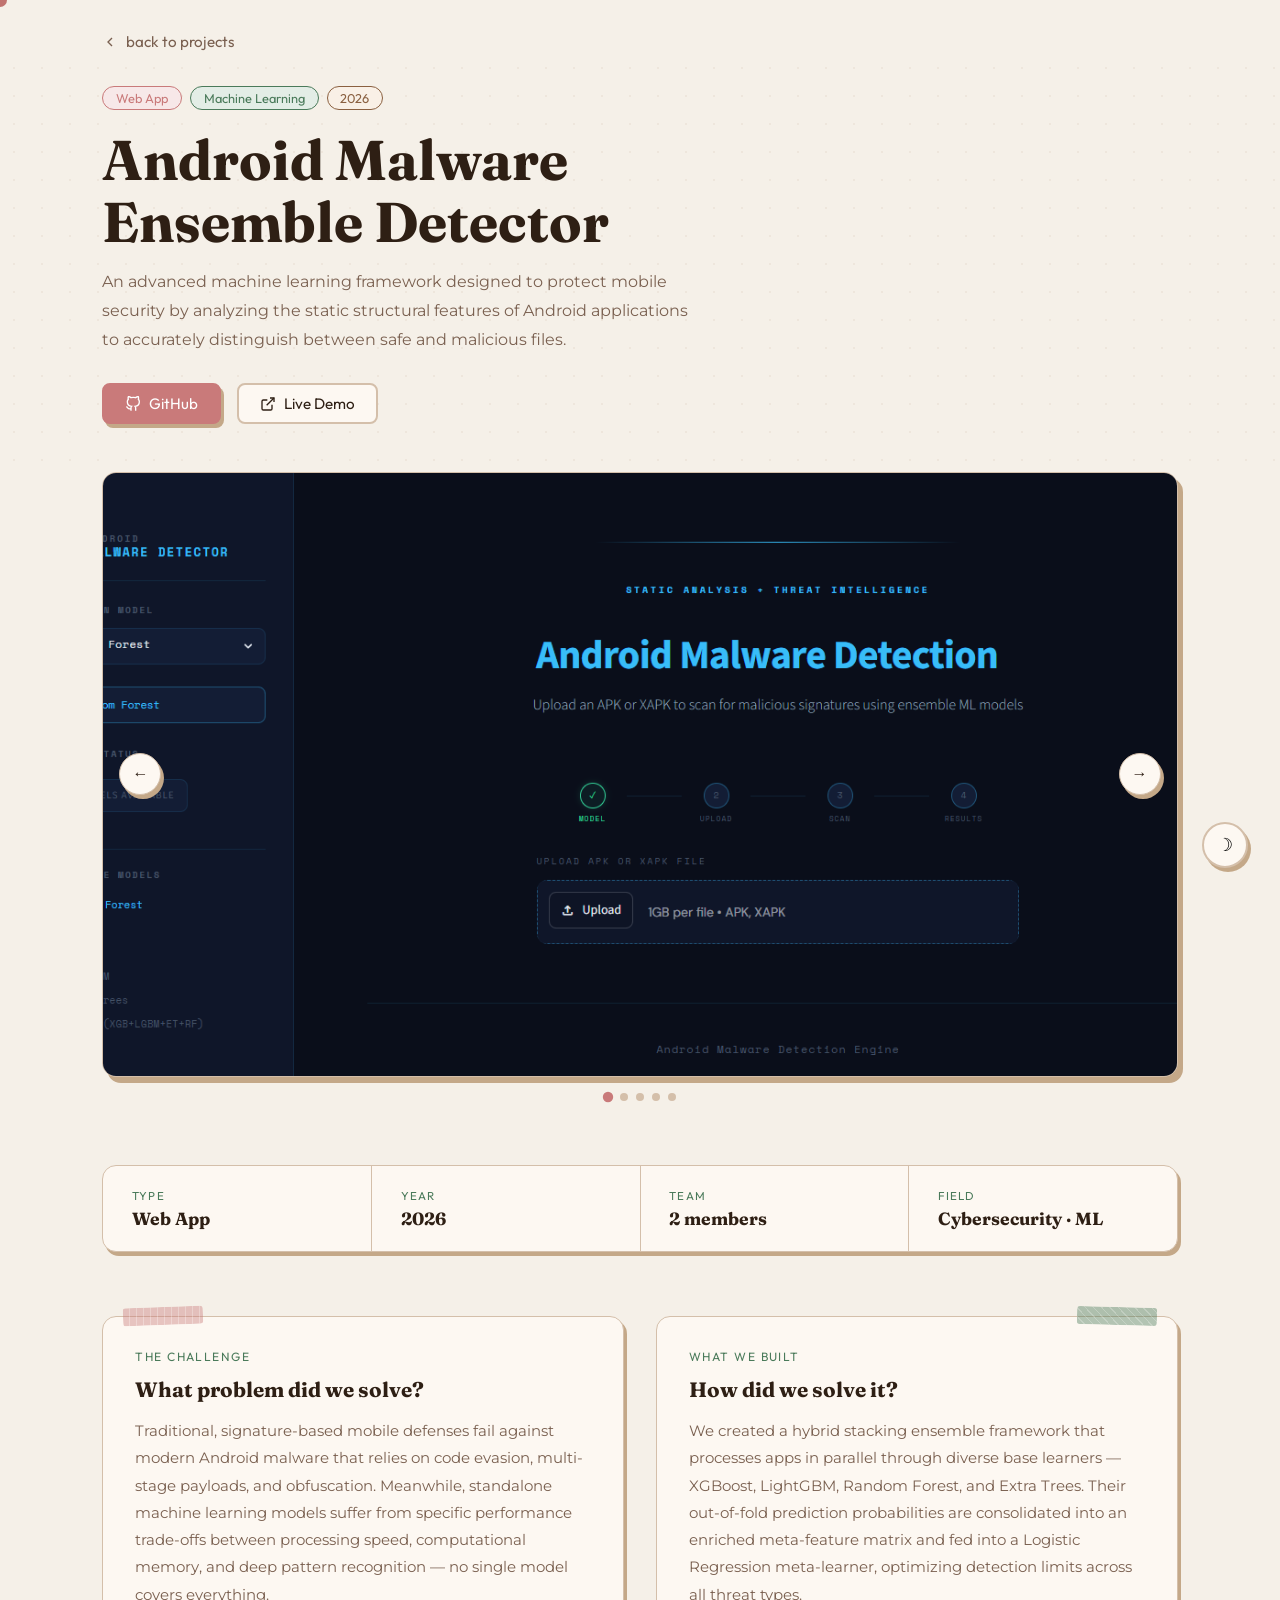
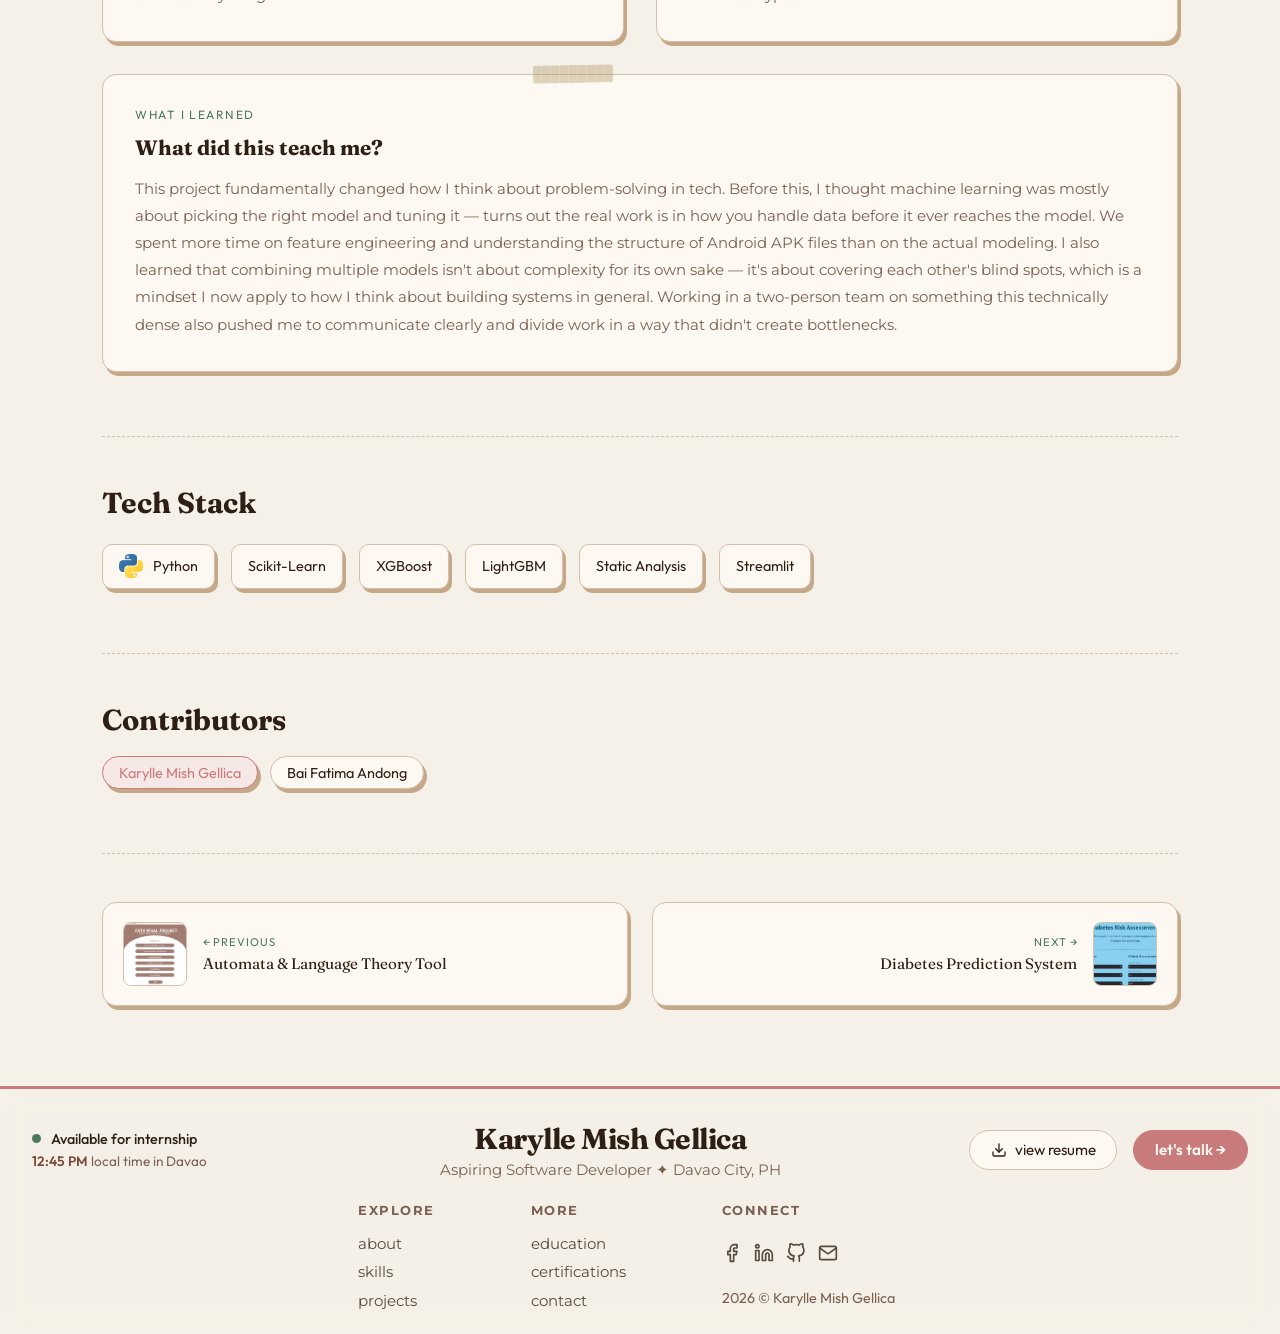
==== commit 5df7b18c: "cleaned a bunch of lines and finalized footer" ====
--- a/projects/android-malware.html
+++ b/projects/android-malware.html
@@ -146,10 +146,8 @@
       </a>
     </div>
   </div>
-
-    <footer class="footer">
+  <footer class="footer">
     <div class="footer-top">
-      <!-- Part 1: Status & Time Group -->
       <div class="footer-status-group">
         <div class="footer-status">
           <span class="status-dot"></span>
@@ -160,15 +158,13 @@
         </div>
       </div>
 
-      <!-- Part 2: Centered Brand Info -->
       <div class="footer-brand">
         <p class="footer-logo">Karylle Mish Gellica</p>
         <p class="footer-tagline">Aspiring Software Developer ✦ Davao City, PH</p>
       </div>
 
-      <!-- Part 3: Action Buttons (Resume & Chat) -->
       <div class="footer-cta">
-        <a href="assets/karylle-gellica-resume.pdf" download class="footer-resume-btn">
+        <a href="https://drive.google.com/file/d/1NTave8K-Vos0SkFgvq-3Cc53n_eAEqdY/view?usp=sharing" download class="footer-resume-btn">
           <svg viewBox="0 0 24 24" width="16" height="16" stroke="currentColor" stroke-width="2" fill="none" stroke-linecap="round" stroke-linejoin="round">
             <path d="M21 15v4a2 2 0 0 1-2 2H5a2 2 0 0 1-2-2v-4"></path>
             <polyline points="7 10 12 15 17 10"></polyline>
@@ -180,28 +176,22 @@
       </div>
     </div>
 
-    <hr class="footer-divider" />
-
-    <!-- Modified into a 2-Column Responsive Layout -->
-    <div class="footer-nav-grid">
-      <div class="footer-links-wrapper">
-        <div class="footer-nav-col">
-          <span class="footer-nav-label">explore</span>
-          <a href="#about">about</a>
-          <a href="#skills">skills</a>
-          <a href="#projects">projects</a>
-        </div>
-
-        <div class="footer-nav-col">
-          <span class="footer-nav-label">more</span>
-          <a href="#education">education</a>
-          <a href="#certifications">certifications</a>
-          <a href="#contact">contact</a>
-        </div>
-      </div>
-
-      <!-- Right Side: Social Media & Date Details -->
-      <div class="footer-nav-col footer-connect-col">
+    <div class="footer-centered-grid">
+      <div class="footer-nav-col">
+        <span class="footer-nav-label">explore</span>
+        <a href="#about">about</a>
+        <a href="#skills">skills</a>
+        <a href="#projects">projects</a>
+      </div>
+
+      <div class="footer-nav-col">
+        <span class="footer-nav-label">more</span>
+        <a href="#education">education</a>
+        <a href="#certifications">certifications</a>
+        <a href="#contact">contact</a>
+      </div>
+
+      <div class="footer-nav-col footer-connect-center">
         <span class="footer-nav-label">connect</span>
         <div class="footer-socials">
           <a href="https://www.facebook.com/kgellica/" target="_blank" rel="noopener noreferrer" class="social-link" aria-label="Facebook">
@@ -220,12 +210,6 @@
         <p class="footer-copy-inline"><span id="fyear"></span> © Karylle Mish Gellica</p>
       </div>
     </div>
-
-    <hr class="footer-divider" />
-    
-    <div class="footer-bottom">
-      <p class="footer-heart">made with love (and a little bit of curiosity — check your console)</p>
-    </div>
   </footer>
   <script src="../js/project.js"></script>
 </body>
--- a/css/project.css
+++ b/css/project.css
@@ -467,20 +467,20 @@
   margin: 0 8% 3rem;
 }
 
-/* ==========================================================================
+/* ==================
    FOOTER SECTION
-   ========================================================================== */
+   ==================*/
 .footer {
-  /* Dynamic Background Color Swap with Frost Blur to Defend Against Floating Elements */
   background: rgba(var(--bg-rgb, 245, 240, 232), 0.75); 
   backdrop-filter: blur(12px) saturate(160%);
   -webkit-backdrop-filter: blur(12px) saturate(160%);
   color: var(--text);
   padding: 2rem 2rem 1.5rem 2rem; 
   border-top: 3px solid var(--pink);
-}
-
-/* Base Light/Dark adaptive colors natively using tokens */
+  position: relative;
+  z-index: 10;
+}
+
 [data-theme="dark"] .footer {
   background: rgba(26, 20, 16, 0.8);
 }
@@ -493,7 +493,6 @@
   margin-bottom: 1.5rem;
 }
 
-/* Part 1: Left Container Spacing */
 .footer-status-group {
   display: flex;
   flex-direction: column;
@@ -501,7 +500,6 @@
   min-width: 220px;
 }
 
-/* Part 2: Centered Brand Identity Block */
 .footer-brand {
   text-align: center;
   flex: 1;
@@ -521,7 +519,6 @@
   color: var(--muted);
 }
 
-/* Blinking Status System Setup */
 .footer-status {
   display: flex;
   align-items: center;
@@ -540,13 +537,13 @@
   width: 9px;
   height: 9px;
   border-radius: 50%;
-  background: #4a7a5a; /* Native forest green matching accent2 */
+  background: #4a7a5a;
   box-shadow: 0 0 0 0 rgba(74, 122, 90, 0.6);
   animation: statusPulse 2s infinite;
 }
 
 [data-theme="dark"] .status-dot {
-  background: #7abf8a; /* Bright neon green on dark surfaces */
+  background: #7abf8a;
 }
 
 @keyframes statusPulse {
@@ -570,8 +567,6 @@
   font-weight: 600;
   color: var(--accent); 
 }
-
-/* Part 3: Call To Action Action Items layout */
 .footer-cta {
   display: flex;
   align-items: center;
@@ -579,8 +574,6 @@
   gap: 1rem;
   min-width: 260px;
 }
-
-/* Scrapbook Styled Custom Interactive Buttons */
 .footer-resume-btn {
   display: inline-flex;
   align-items: center;
@@ -623,36 +616,24 @@
   color: var(--pink);
 }
 
-.footer-divider {
-  border: 0;
-  height: 1px;
-  background: var(--border);
-  opacity: 0.5;
-  margin: 1.5rem 0;
-}
-
-/* Modernized 2-Column Core Architecture Grid */
-.footer-nav-grid {
+.footer-centered-grid {
   display: grid;
-  grid-template-columns: 1fr auto;
+  grid-template-columns: repeat(3, auto);
+  justify-content: center;
+  gap: 6rem; 
   align-items: start;
-  gap: 2rem;
-}
-
-.footer-links-wrapper {
-  display: flex;
-  gap: 4rem;
 }
 
 .footer-nav-col {
   display: flex;
   flex-direction: column;
   gap: 0.6rem;
-}
-
-.footer-connect-col {
-  align-items: flex-end;
-  text-align: right;
+  text-align: left;
+  align-items: flex-start;
+}
+
+.footer-connect-center {
+  min-width: 200px; 
 }
 
 .footer-nav-label {
@@ -677,12 +658,11 @@
   opacity: 1;
   color: var(--pink);
 }
-
-/* Social Icon Blocks Spacing Adjustments */
 .footer-socials {
   display: flex;
   gap: 0.75rem;
   margin-bottom: 0.5rem;
+  justify-content: flex-start; 
 }
 
 .social-link {
@@ -706,19 +686,7 @@
   font-size: 0.9rem;
   color: var(--muted);
   margin: 0;
-}
-
-/* Footer Bottom Strip Details */
-.footer-bottom {
-  text-align: center;
-  padding-top: 0.25rem;
-}
-
-.footer-heart { 
-  font-family: var(--font-hand); 
-  font-size: 0.85rem; 
-  color: var(--muted);
-  margin: 0;
+  white-space: nowrap; 
 }
 
 /* REVEAL */
@@ -744,22 +712,40 @@
   .contributors-section { padding: 0 5% 3rem; }
   .project-nav { padding: 0 5% 4rem; }
   .section-divider { margin: 0 5% 2.5rem; }
+    .footer-top {
+    flex-direction: column;
+    text-align: center;
+    gap: 1.5rem;
+  }
+  .footer-status-group, .footer-cta {
+    justify-content: center;
+    align-items: center;
+    text-align: center;
+    min-width: 100%;
+  }
 }
 @media (max-width: 600px) {
   .project-nav { grid-template-columns: 1fr 1fr; gap: 1rem; }
   .nav-card-img { width: 48px; height: 48px; }
   .nav-card-title { font-size: 0.8rem; }
   .gallery-btn { width: 34px; height: 34px; font-size: 0.85rem; }
-    .footer-nav-grid {
-    grid-template-columns: 1fr;
+   .footer-centered-grid {
+    grid-template-columns: 1fr; 
     gap: 2rem;
+    justify-content: center;
+    text-align: center;
   }
-  .footer-links-wrapper {
-    justify-content: space-between;
-    gap: 1rem;
-  }
-  .footer-connect-col {
+
+  .footer-nav-col, .footer-connect-center {
     align-items: center;
     text-align: center;
   }
-}
+
+  .footer-nav-col a {
+    margin: 0 auto;
+  }
+
+  .footer-socials {
+    justify-content: center;
+  }
+}
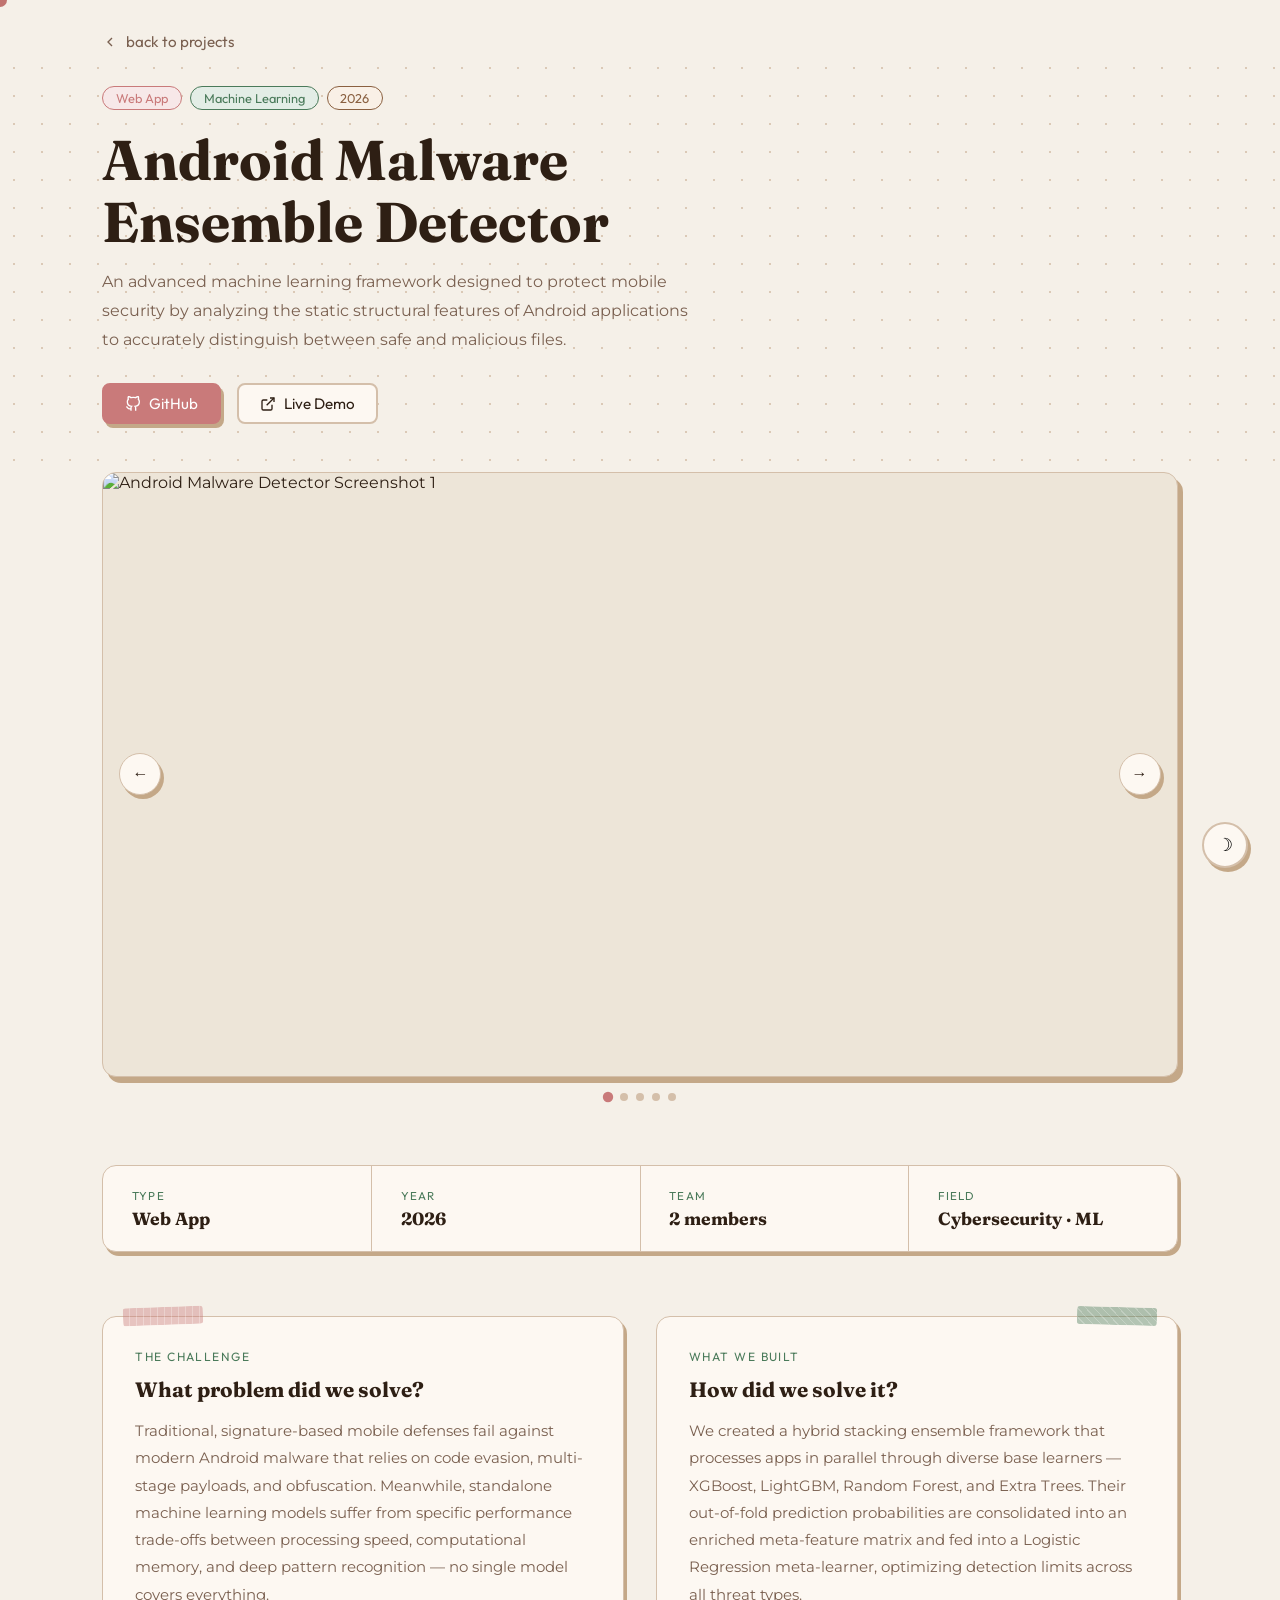
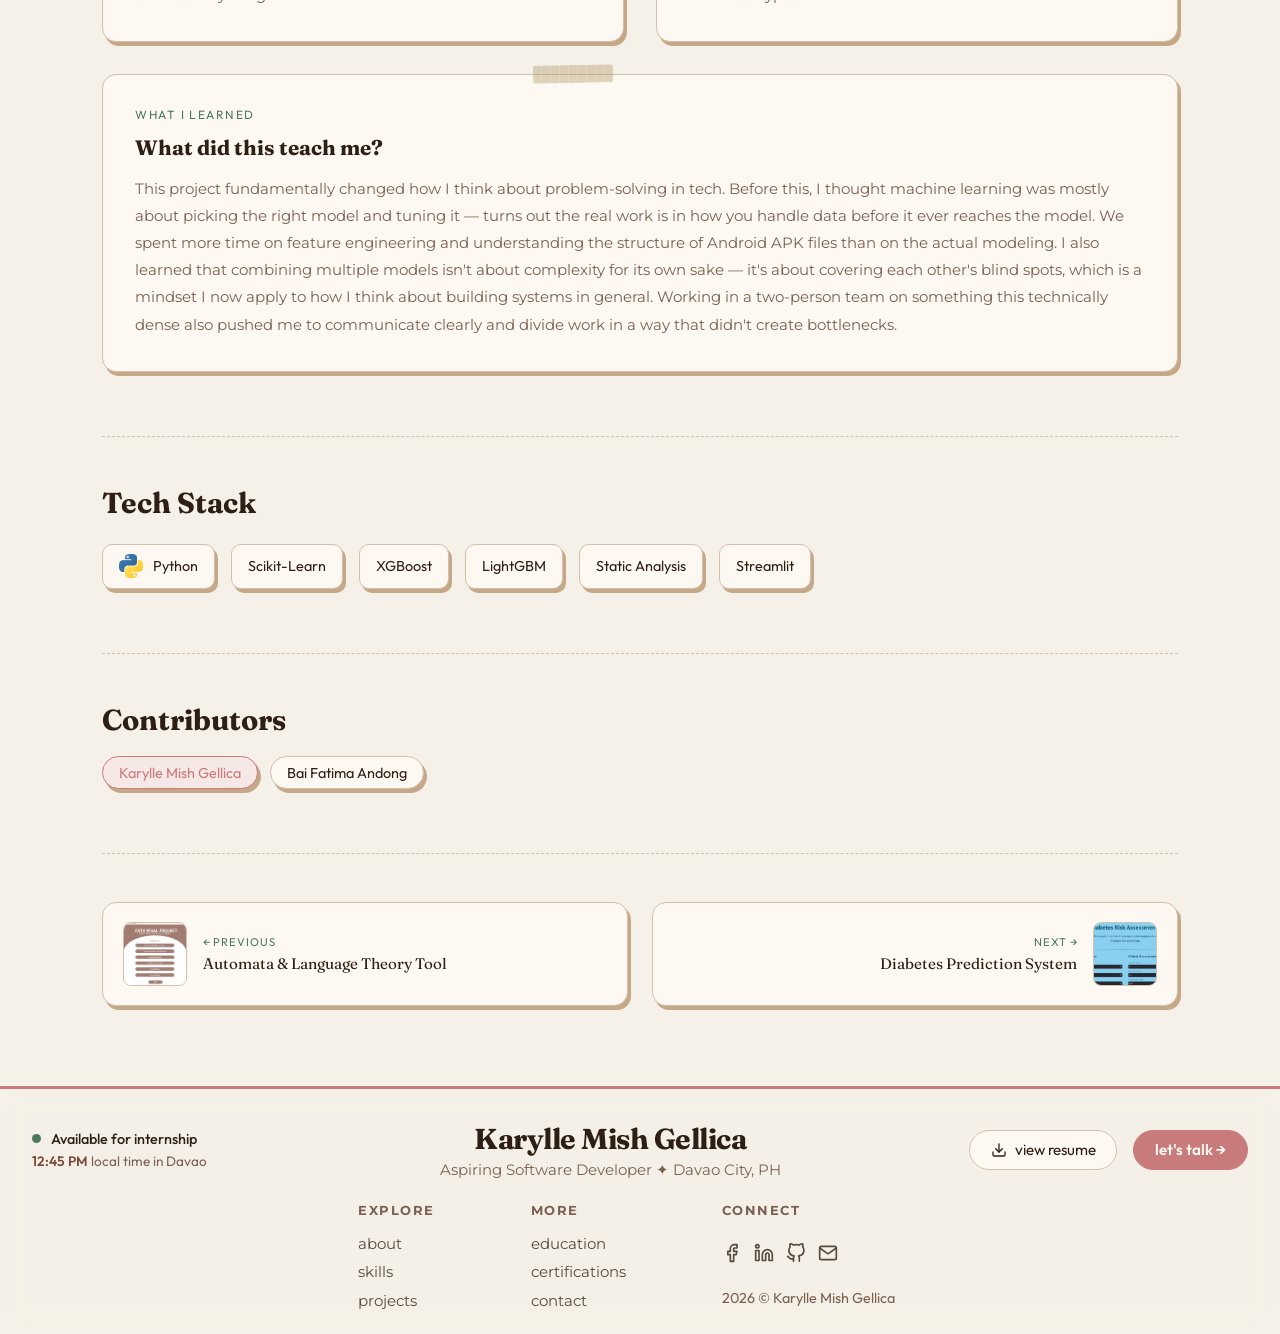
==== commit 26e5496d: "dreams by fleetwood mac, added in links" ====
--- a/projects/android-malware.html
+++ b/projects/android-malware.html
@@ -29,7 +29,7 @@
         <h1>Android Malware<br/>Ensemble Detector</h1>
         <p class="project-tagline">An advanced machine learning framework designed to protect mobile security by analyzing the static structural features of Android applications to accurately distinguish between safe and malicious files.</p>
         <div class="project-hero-links">
-          <a href="https://github.com/f4tm4ze/FinalCS20" target="_blank" class="hero-link primary">
+          <a href="https://github.com/mishgellica/android-malware-detection" target="_blank" class="hero-link primary">
             <svg viewBox="0 0 24 24" width="16" height="16" stroke="currentColor" stroke-width="2" fill="none"><path d="M9 19c-5 1.5-5-2.5-7-3m14 6v-3.87a3.37 3.37 0 0 0-.94-2.61c3.14-.35 6.44-1.54 6.44-7A5.44 5.44 0 0 0 20 4.77 5.07 5.07 0 0 0 19.91 1S18.73.65 16 2.48a13.38 13.38 0 0 0-7 0C6.27.65 5.09 1 5.09 1A5.07 5.07 0 0 0 5 4.77a5.44 5.44 0 0 0-1.5 3.78c0 5.42 3.3 6.61 6.44 7A3.37 3.37 0 0 0 9 18.13V22"></path></svg>
             GitHub
           </a>
@@ -45,12 +45,11 @@
     <div class="gallery-section">
       <div class="gallery-wrap">
         <div class="gallery-track">
-          <!-- Replace filenames with your actual screenshots -->
-          <div class="gallery-slide"><img src="../assets/android.png" alt="Android Malware Detector Screenshot 1" /></div>
-          <div class="gallery-slide"><img src="../assets/android-2.png" alt="Android Malware Detector Screenshot 2" /></div>
-          <div class="gallery-slide"><img src="../assets/android-3.png" alt="Android Malware Detector Screenshot 3" /></div>
-          <div class="gallery-slide"><img src="../assets/android-4.png" alt="Android Malware Detector Screenshot 4" /></div>
-          <div class="gallery-slide"><img src="../assets/android-5.png" alt="Android Malware Detector Screenshot 5" /></div>
+          <div class="gallery-slide"><img src="../assets/android/1.png" alt="Android Malware Detector Screenshot 1" /></div>
+          <div class="gallery-slide"><img src="../assets/android/2.png" alt="Android Malware Detector Screenshot 2" /></div>
+          <div class="gallery-slide"><img src="../assets/android/3.png" alt="Android Malware Detector Screenshot 3" /></div>
+          <div class="gallery-slide"><img src="../assets/android/4.png" alt="Android Malware Detector Screenshot 4" /></div>
+          <div class="gallery-slide"><img src="../assets/android/5.png" alt="Android Malware Detector Screenshot 5" /></div>
         </div>
         <button class="gallery-btn prev">&#8592;</button>
         <button class="gallery-btn next">&#8594;</button>
--- a/css/project.css
+++ b/css/project.css
@@ -120,7 +120,7 @@
   position: absolute; inset: 0;
   background-image: radial-gradient(circle, var(--border) 1px, transparent 1px);
   background-size: 28px 28px;
-  opacity: 0.2;
+  opacity: 0.8;
   pointer-events: none;
 }
 .project-hero-inner { position: relative; z-index: 2; max-width: 800px; }
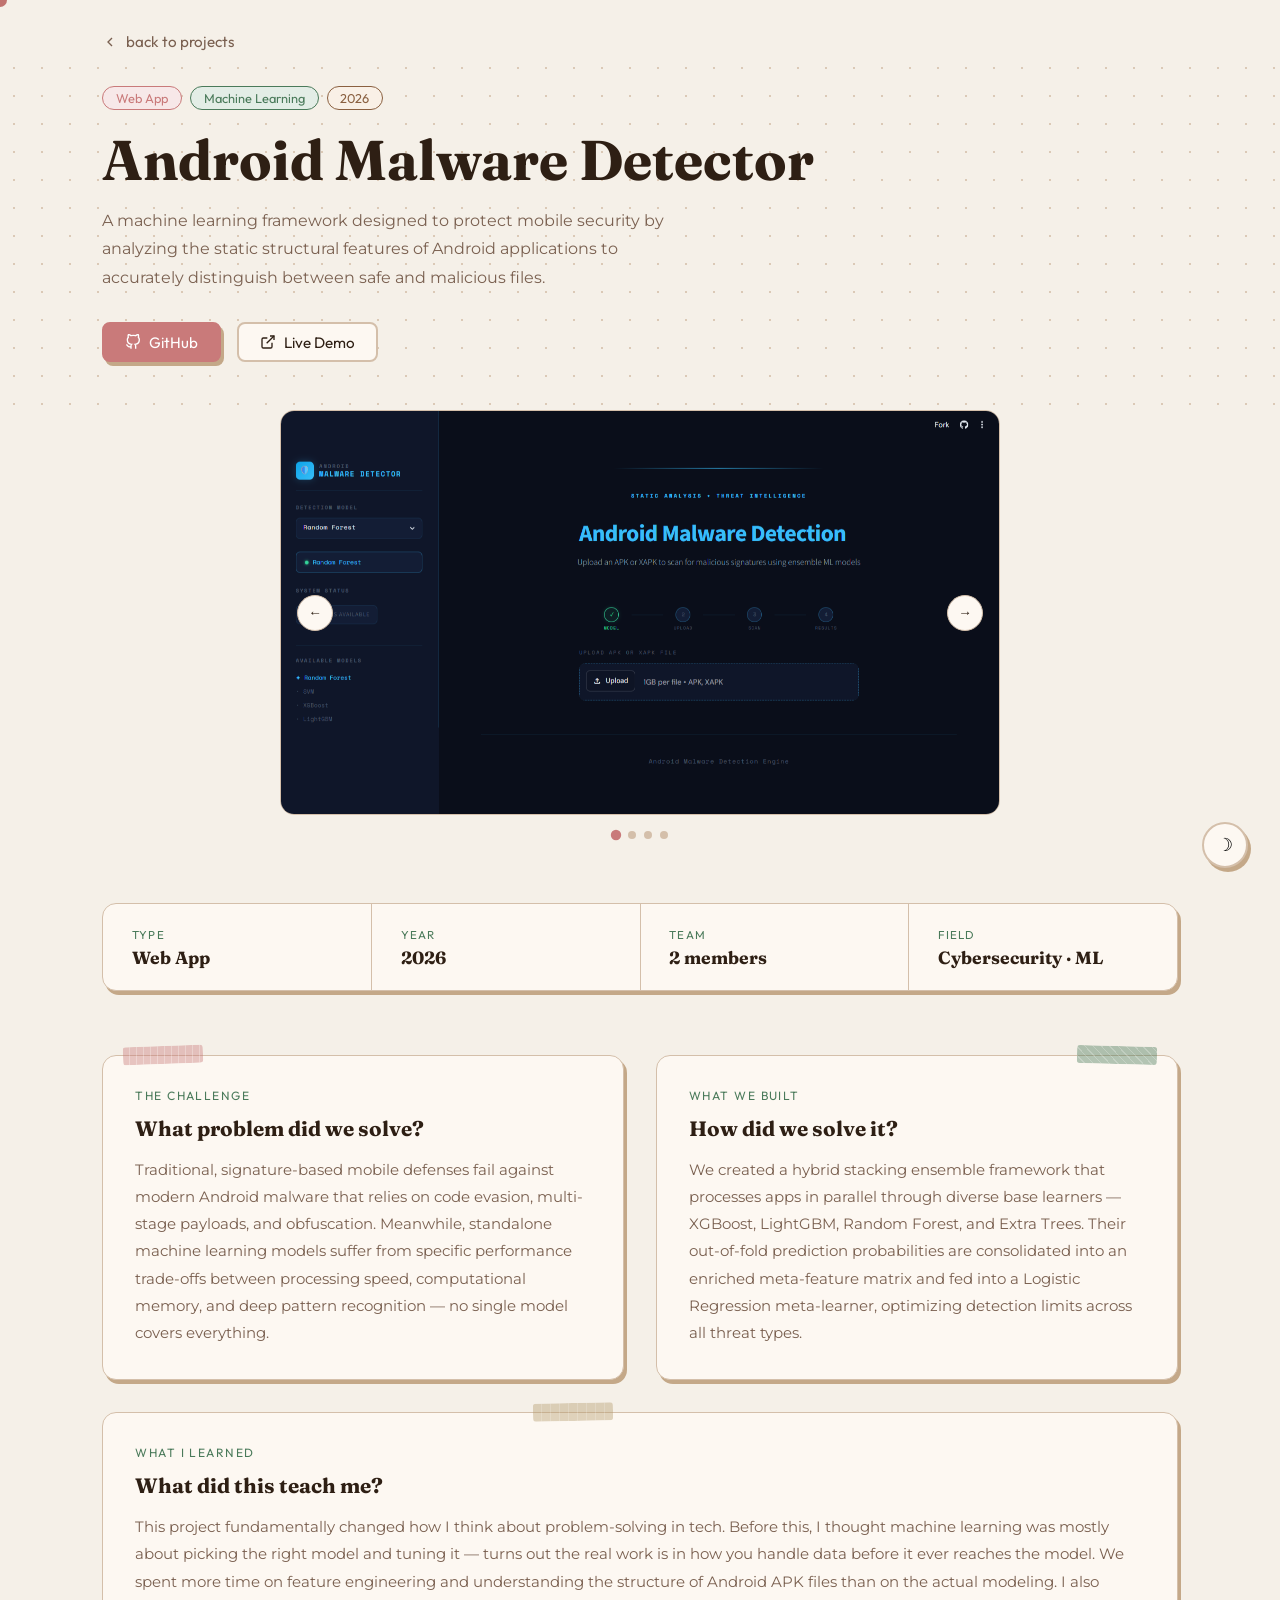
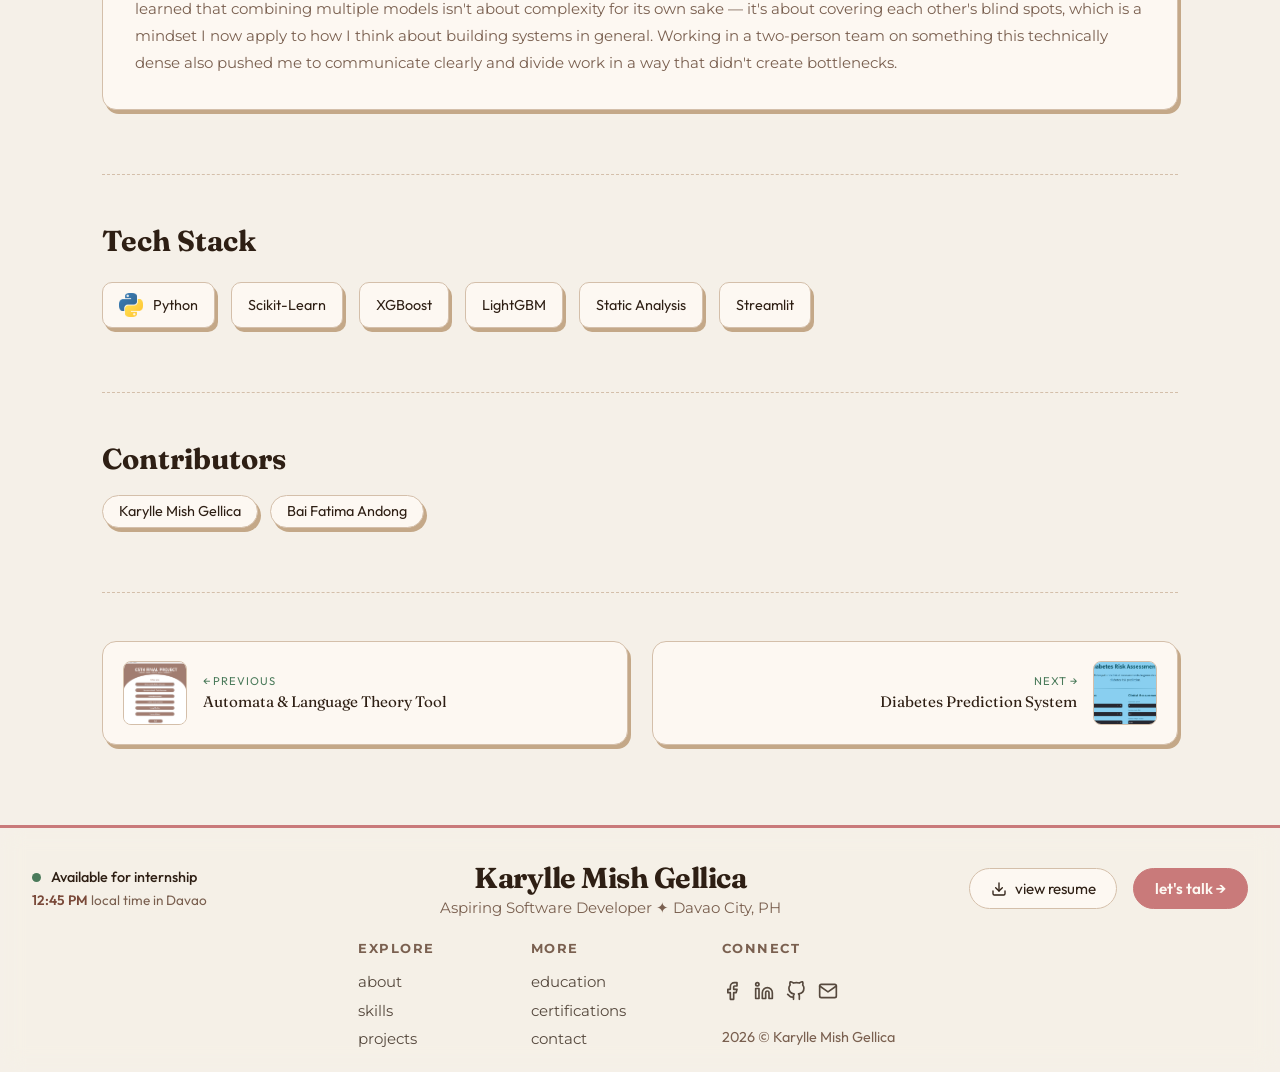
==== commit f5b037cc: "added project pictures" ====
--- a/projects/android-malware.html
+++ b/projects/android-malware.html
@@ -3,7 +3,7 @@
 <head>
   <meta charset="UTF-8" />
   <meta name="viewport" content="width=device-width, initial-scale=1.0" />
-  <title>Android Malware Ensemble Detector</title>
+  <title>Android Malware Detector</title>
   <link rel="icon" type="image/jpeg" href="../assets/apple.jpg">
   <link rel="stylesheet" href="../css/project.css" />
 </head>
@@ -26,8 +26,8 @@
           <span class="project-badge green">Machine Learning</span>
           <span class="project-badge brown">2026</span>
         </div>
-        <h1>Android Malware<br/>Ensemble Detector</h1>
-        <p class="project-tagline">An advanced machine learning framework designed to protect mobile security by analyzing the static structural features of Android applications to accurately distinguish between safe and malicious files.</p>
+        <h1>Android Malware Detector</h1>
+        <p class="project-tagline">A machine learning framework designed to protect mobile security by analyzing the static structural features of Android applications to accurately distinguish between safe and malicious files.</p>
         <div class="project-hero-links">
           <a href="https://github.com/mishgellica/android-malware-detection" target="_blank" class="hero-link primary">
             <svg viewBox="0 0 24 24" width="16" height="16" stroke="currentColor" stroke-width="2" fill="none"><path d="M9 19c-5 1.5-5-2.5-7-3m14 6v-3.87a3.37 3.37 0 0 0-.94-2.61c3.14-.35 6.44-1.54 6.44-7A5.44 5.44 0 0 0 20 4.77 5.07 5.07 0 0 0 19.91 1S18.73.65 16 2.48a13.38 13.38 0 0 0-7 0C6.27.65 5.09 1 5.09 1A5.07 5.07 0 0 0 5 4.77a5.44 5.44 0 0 0-1.5 3.78c0 5.42 3.3 6.61 6.44 7A3.37 3.37 0 0 0 9 18.13V22"></path></svg>
@@ -49,14 +49,12 @@
           <div class="gallery-slide"><img src="../assets/android/2.png" alt="Android Malware Detector Screenshot 2" /></div>
           <div class="gallery-slide"><img src="../assets/android/3.png" alt="Android Malware Detector Screenshot 3" /></div>
           <div class="gallery-slide"><img src="../assets/android/4.png" alt="Android Malware Detector Screenshot 4" /></div>
-          <div class="gallery-slide"><img src="../assets/android/5.png" alt="Android Malware Detector Screenshot 5" /></div>
         </div>
         <button class="gallery-btn prev">&#8592;</button>
         <button class="gallery-btn next">&#8594;</button>
       </div>
       <div class="gallery-dots">
         <button class="gallery-dot active"></button>
-        <button class="gallery-dot"></button>
         <button class="gallery-dot"></button>
         <button class="gallery-dot"></button>
         <button class="gallery-dot"></button>
@@ -126,7 +124,7 @@
     <div class="contributors-section">
       <h2>Contributors</h2>
       <div class="contributors-list">
-        <span class="contributor-pill me">Karylle Mish Gellica</span>
+        <span class="contributor-pill">Karylle Mish Gellica</span>
         <span class="contributor-pill">Bai Fatima Andong</span>
       </div>
     </div>
--- a/css/project.css
+++ b/css/project.css
@@ -184,8 +184,11 @@
 
 /* IMAGE GALLERY */
 .gallery-section {
-  padding: 0 8% 4rem;
+  padding: 0 4% 4rem;
   position: relative;
+  display: flex;
+  flex-direction: column;
+  align-items: center;
 }
 .gallery-wrap {
   position: relative;
@@ -193,8 +196,9 @@
   overflow: hidden;
   background: var(--bg2);
   border: 1.5px solid var(--border);
-  box-shadow: var(--shadow-lg);
   aspect-ratio: 16 / 9;
+  width: 100%;
+  max-width: 720px;
 }
 .gallery-track {
   display: flex;
@@ -227,14 +231,13 @@
   background: var(--card);
   border: 1.5px solid var(--border);
   border-radius: 50%;
-  width: 42px; height: 42px;
+  width: 36px; height: 36px;
   display: flex; align-items: center; justify-content: center;
   cursor: pointer;
-  box-shadow: var(--shadow);
   transition: transform 0.2s cubic-bezier(.34,1.56,.64,1), background 0.2s;
   z-index: 10;
   color: var(--text);
-  font-size: 1rem;
+  font-size: 0.85rem;
 }
 .gallery-btn:hover { background: var(--pink); color: #fff; transform: translateY(-50%) scale(1.1); }
 .gallery-btn.prev { left: 1rem; }
@@ -407,11 +410,6 @@
   border-radius: 99px;
   color: var(--text);
   box-shadow: var(--shadow);
-}
-.contributor-pill.me {
-  background: var(--pink-pale);
-  color: var(--pink);
-  border-color: var(--pink);
 }
 
 /* PREV / NEXT NAV */
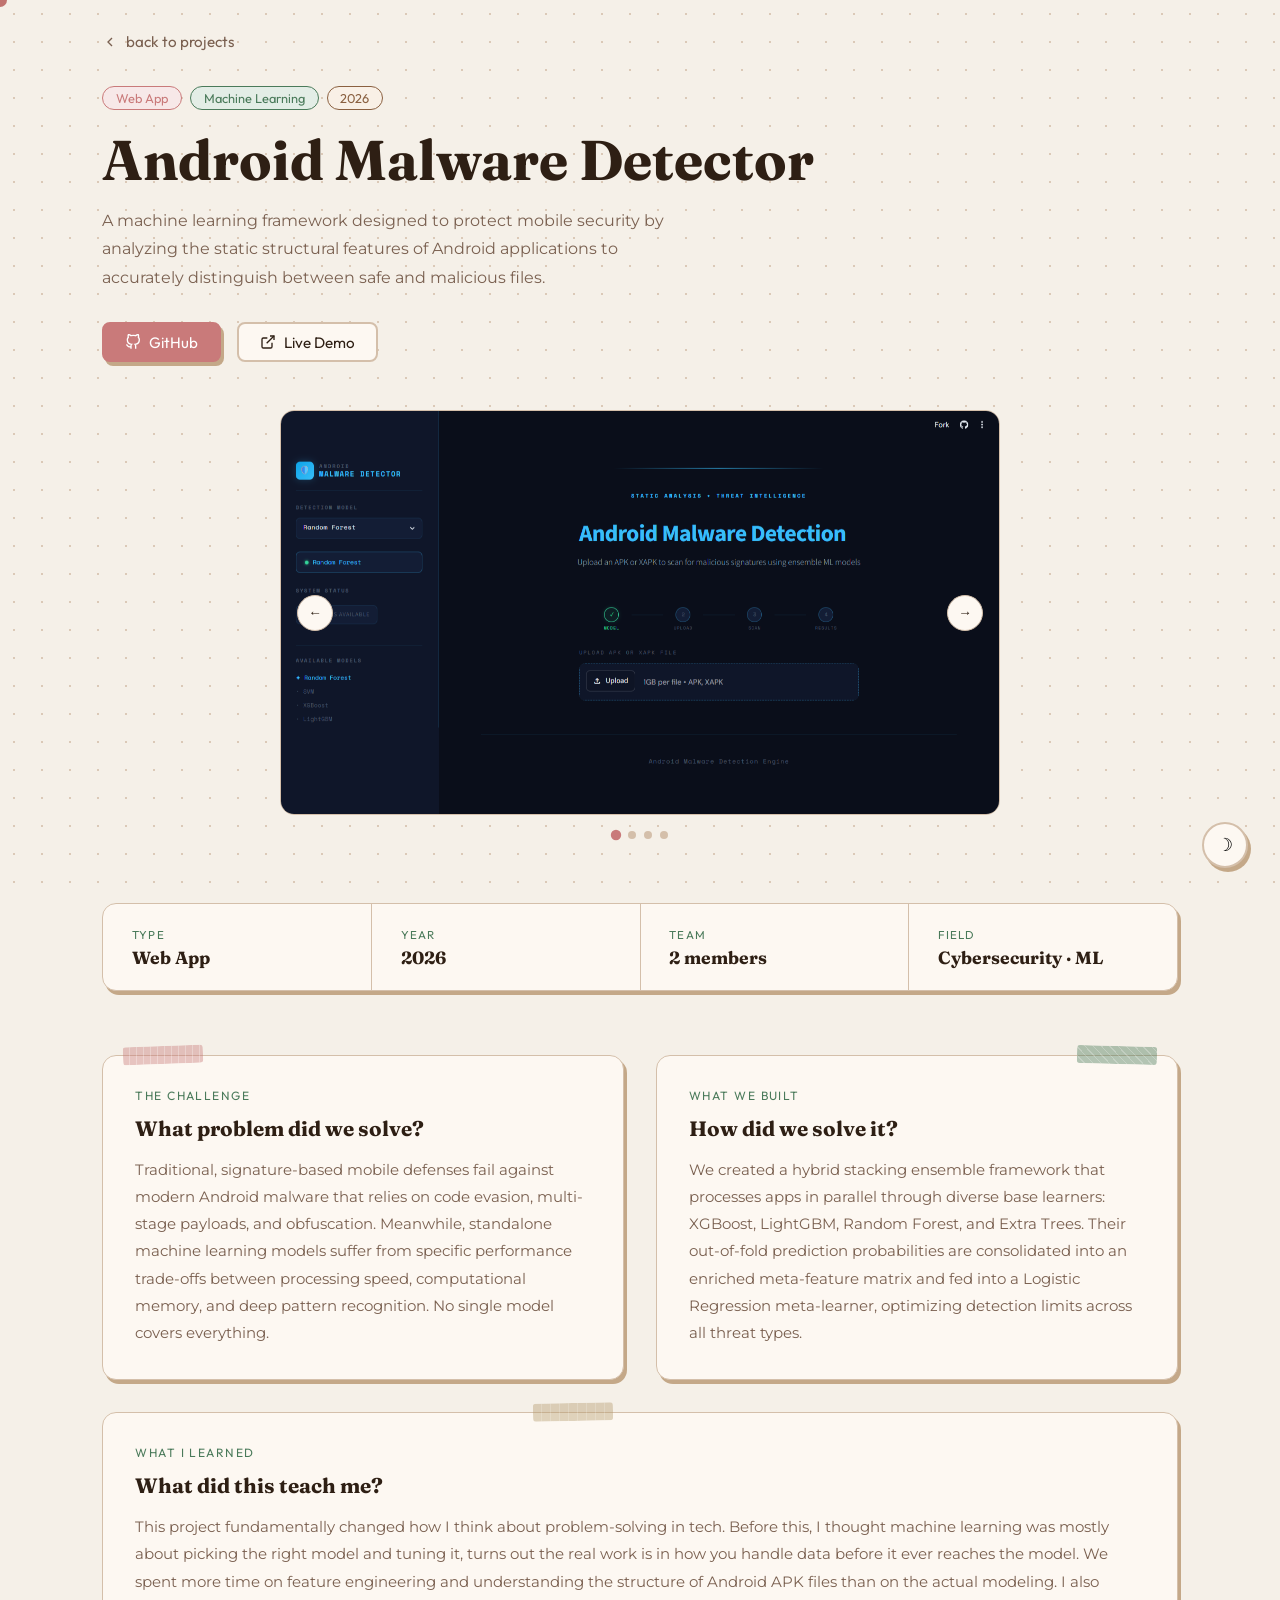
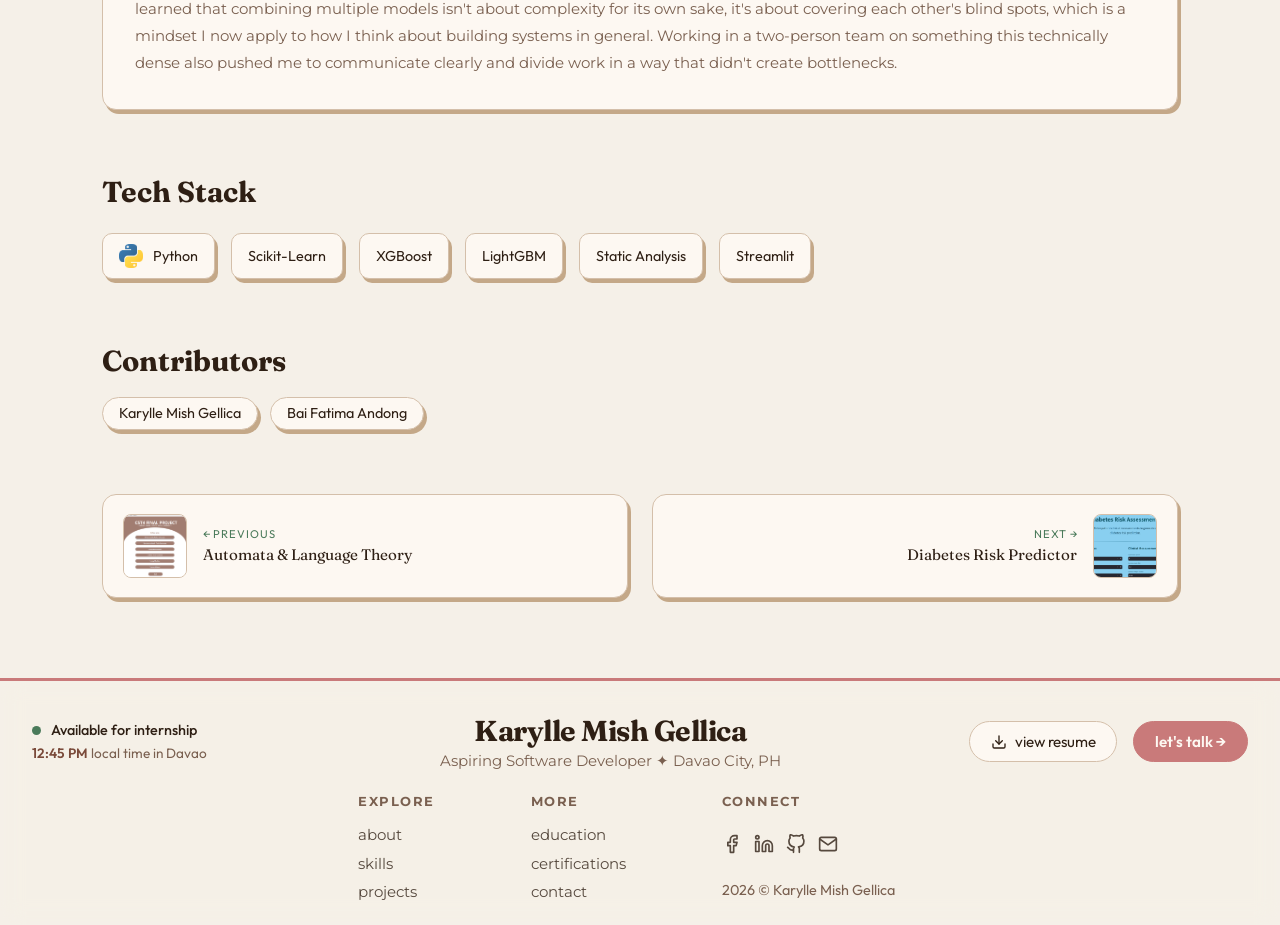
==== commit 8a176918: "fixed project hover effects" ====
--- a/projects/android-malware.html
+++ b/projects/android-malware.html
@@ -87,23 +87,21 @@
         <div class="story-tape story-tape-1"></div>
         <div class="story-card-label">the challenge</div>
         <h3>What problem did we solve?</h3>
-        <p>Traditional, signature-based mobile defenses fail against modern Android malware that relies on code evasion, multi-stage payloads, and obfuscation. Meanwhile, standalone machine learning models suffer from specific performance trade-offs between processing speed, computational memory, and deep pattern recognition — no single model covers everything.</p>
+        <p>Traditional, signature-based mobile defenses fail against modern Android malware that relies on code evasion, multi-stage payloads, and obfuscation. Meanwhile, standalone machine learning models suffer from specific performance trade-offs between processing speed, computational memory, and deep pattern recognition. No single model covers everything.</p>
       </div>
       <div class="story-card">
         <div class="story-tape story-tape-2"></div>
         <div class="story-card-label">what we built</div>
         <h3>How did we solve it?</h3>
-        <p>We created a hybrid stacking ensemble framework that processes apps in parallel through diverse base learners — XGBoost, LightGBM, Random Forest, and Extra Trees. Their out-of-fold prediction probabilities are consolidated into an enriched meta-feature matrix and fed into a Logistic Regression meta-learner, optimizing detection limits across all threat types.</p>
+        <p>We created a hybrid stacking ensemble framework that processes apps in parallel through diverse base learners: XGBoost, LightGBM, Random Forest, and Extra Trees. Their out-of-fold prediction probabilities are consolidated into an enriched meta-feature matrix and fed into a Logistic Regression meta-learner, optimizing detection limits across all threat types.</p>
       </div>
       <div class="story-card full-width">
         <div class="story-tape story-tape-3"></div>
         <div class="story-card-label">what i learned</div>
         <h3>What did this teach me?</h3>
-        <p>This project fundamentally changed how I think about problem-solving in tech. Before this, I thought machine learning was mostly about picking the right model and tuning it — turns out the real work is in how you handle data before it ever reaches the model. We spent more time on feature engineering and understanding the structure of Android APK files than on the actual modeling. I also learned that combining multiple models isn't about complexity for its own sake — it's about covering each other's blind spots, which is a mindset I now apply to how I think about building systems in general. Working in a two-person team on something this technically dense also pushed me to communicate clearly and divide work in a way that didn't create bottlenecks.</p>
-      </div>
-    </div>
-
-    <hr class="section-divider" />
+        <p>This project fundamentally changed how I think about problem-solving in tech. Before this, I thought machine learning was mostly about picking the right model and tuning it, turns out the real work is in how you handle data before it ever reaches the model. We spent more time on feature engineering and understanding the structure of Android APK files than on the actual modeling. I also learned that combining multiple models isn't about complexity for its own sake, it's about covering each other's blind spots, which is a mindset I now apply to how I think about building systems in general. Working in a two-person team on something this technically dense also pushed me to communicate clearly and divide work in a way that didn't create bottlenecks.</p>
+      </div>
+    </div>
 
     <!-- TECH STACK -->
     <div class="tech-section">
@@ -118,8 +116,6 @@
       </div>
     </div>
 
-    <hr class="section-divider" />
-
     <!-- CONTRIBUTORS -->
     <div class="contributors-section">
       <h2>Contributors</h2>
@@ -129,17 +125,15 @@
       </div>
     </div>
 
-    <hr class="section-divider" />
-
     <!-- PREV / NEXT -->
     <div class="project-nav">
       <a href="automata.html" class="project-nav-card">
         <div class="nav-card-img"><img src="../assets/automata.png" alt="Automata" /></div>
-        <div><div class="nav-card-label">← previous</div><div class="nav-card-title">Automata & Language Theory Tool</div></div>
+        <div><div class="nav-card-label">← previous</div><div class="nav-card-title">Automata & Language Theory</div></div>
       </a>
       <a href="diabetes-prediction.html" class="project-nav-card next-card">
-        <div class="nav-card-img"><img src="../assets/diabetes.png" alt="Diabetes Prediction" /></div>
-        <div><div class="nav-card-label">next →</div><div class="nav-card-title">Diabetes Prediction System</div></div>
+        <div class="nav-card-img"><img src="../assets/diabetes.png" alt="Diabetes Predictor" /></div>
+        <div><div class="nav-card-label">next →</div><div class="nav-card-title">Diabetes Risk Predictor</div></div>
       </a>
     </div>
   </div>
--- a/css/project.css
+++ b/css/project.css
@@ -54,9 +54,21 @@
   overflow-x: hidden;
   cursor: none;
   transition: background 0.4s, color 0.4s;
+  position: relative;
 }
 a { text-decoration: none; color: inherit; }
 img { max-width: 100%; display: block; }
+
+body::before {
+  content: '';
+  position: fixed;
+  inset: 0;
+  background-image: radial-gradient(circle, var(--border) 1px, transparent 1px);
+  background-size: 28px 28px;
+  opacity: 0.8;
+  pointer-events: none;
+  z-index: -1; 
+}
 
 /* CURSOR */
 .cursor {
@@ -114,14 +126,6 @@
   padding: 2rem 8% 3rem;
   position: relative;
   overflow: hidden;
-}
-.project-hero::before {
-  content: '';
-  position: absolute; inset: 0;
-  background-image: radial-gradient(circle, var(--border) 1px, transparent 1px);
-  background-size: 28px 28px;
-  opacity: 0.8;
-  pointer-events: none;
 }
 .project-hero-inner { position: relative; z-index: 2; max-width: 800px; }
 .project-badge-row {
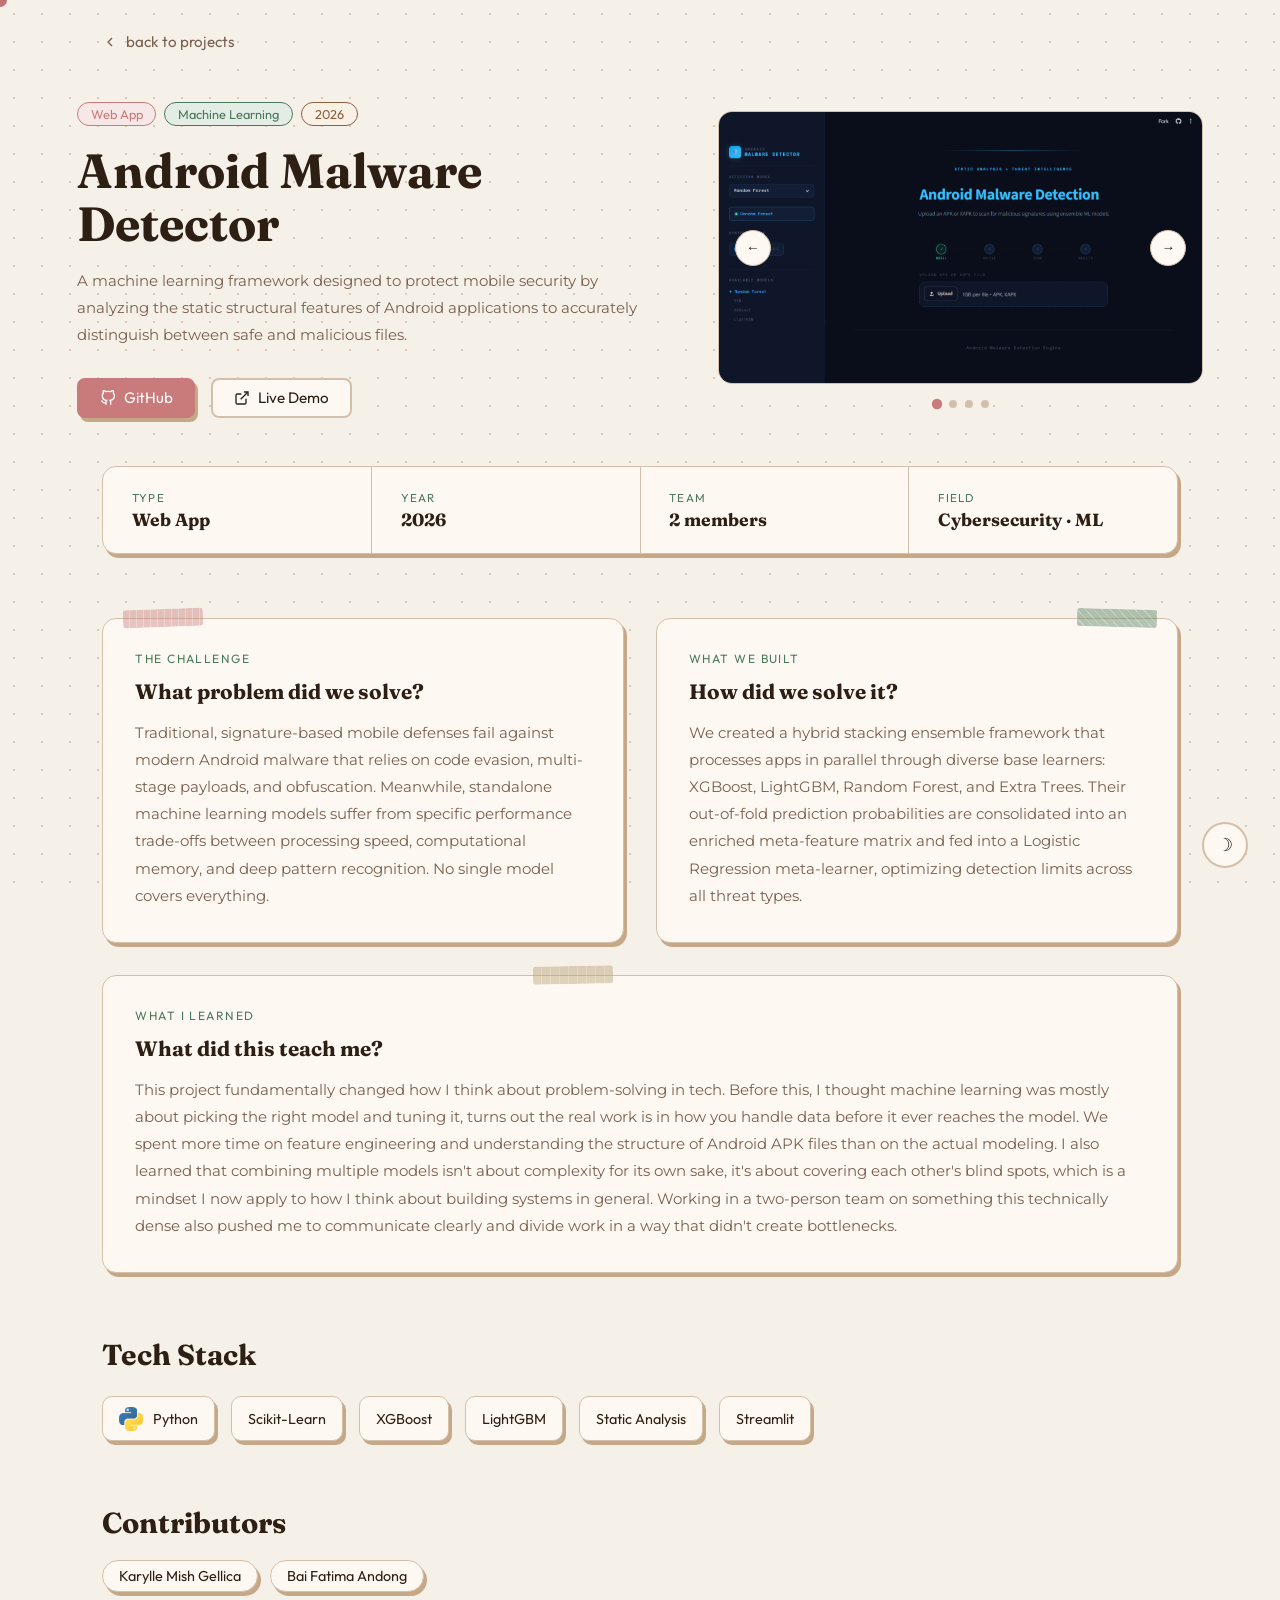
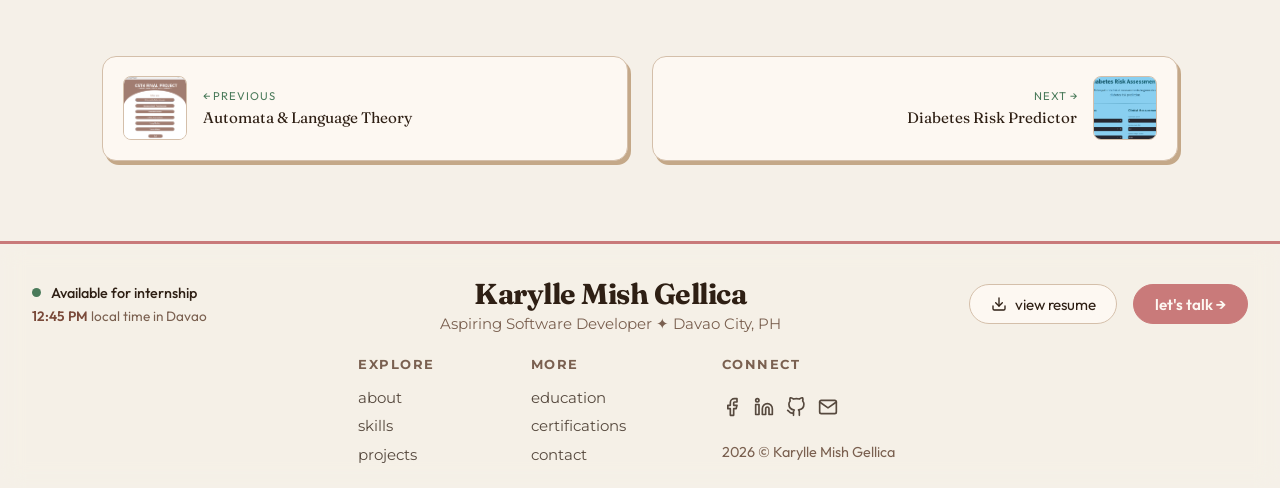
==== commit 11bd5513: "fixed layout" ====
--- a/projects/android-malware.html
+++ b/projects/android-malware.html
@@ -20,65 +20,55 @@
 
     <!-- HERO -->
     <div class="project-hero">
-      <div class="project-hero-inner">
-        <div class="project-badge-row">
-          <span class="project-badge">Web App</span>
-          <span class="project-badge green">Machine Learning</span>
-          <span class="project-badge brown">2026</span>
-        </div>
-        <h1>Android Malware Detector</h1>
-        <p class="project-tagline">A machine learning framework designed to protect mobile security by analyzing the static structural features of Android applications to accurately distinguish between safe and malicious files.</p>
-        <div class="project-hero-links">
-          <a href="https://github.com/mishgellica/android-malware-detection" target="_blank" class="hero-link primary">
-            <svg viewBox="0 0 24 24" width="16" height="16" stroke="currentColor" stroke-width="2" fill="none"><path d="M9 19c-5 1.5-5-2.5-7-3m14 6v-3.87a3.37 3.37 0 0 0-.94-2.61c3.14-.35 6.44-1.54 6.44-7A5.44 5.44 0 0 0 20 4.77 5.07 5.07 0 0 0 19.91 1S18.73.65 16 2.48a13.38 13.38 0 0 0-7 0C6.27.65 5.09 1 5.09 1A5.07 5.07 0 0 0 5 4.77a5.44 5.44 0 0 0-1.5 3.78c0 5.42 3.3 6.61 6.44 7A3.37 3.37 0 0 0 9 18.13V22"></path></svg>
-            GitHub
-          </a>
-          <a href="https://finalcs20-nndwrqvt6tv7jgsh75bebc.streamlit.app/" target="_blank" class="hero-link secondary">
-            <svg viewBox="0 0 24 24" width="16" height="16" stroke="currentColor" stroke-width="2" fill="none"><path d="M18 13v6a2 2 0 0 1-2 2H5a2 2 0 0 1-2-2V8a2 2 0 0 1 2-2h6"></path><polyline points="15 3 21 3 21 9"></polyline><line x1="10" y1="14" x2="21" y2="3"></line></svg>
-            Live Demo
-          </a>
-        </div>
-      </div>
-    </div>
-
-    <!-- GALLERY -->
-    <div class="gallery-section">
-      <div class="gallery-wrap">
-        <div class="gallery-track">
-          <div class="gallery-slide"><img src="../assets/android/1.png" alt="Android Malware Detector Screenshot 1" /></div>
-          <div class="gallery-slide"><img src="../assets/android/2.png" alt="Android Malware Detector Screenshot 2" /></div>
-          <div class="gallery-slide"><img src="../assets/android/3.png" alt="Android Malware Detector Screenshot 3" /></div>
-          <div class="gallery-slide"><img src="../assets/android/4.png" alt="Android Malware Detector Screenshot 4" /></div>
-        </div>
-        <button class="gallery-btn prev">&#8592;</button>
-        <button class="gallery-btn next">&#8594;</button>
-      </div>
-      <div class="gallery-dots">
-        <button class="gallery-dot active"></button>
-        <button class="gallery-dot"></button>
-        <button class="gallery-dot"></button>
-        <button class="gallery-dot"></button>
+      <div class="project-hero-grid-wrapper">
+        <div class="project-hero-inner">
+          <div class="project-badge-row">
+            <span class="project-badge">Web App</span>
+            <span class="project-badge green">Machine Learning</span>
+            <span class="project-badge brown">2026</span>
+          </div>
+          <h1>Android Malware Detector</h1>
+          <p class="project-tagline">A machine learning framework designed to protect mobile security by analyzing the static structural features of Android applications to accurately distinguish between safe and malicious files.</p>
+          <div class="project-hero-links">
+            <a href="https://github.com/mishgellica/android-malware-detection" target="_blank" class="hero-link primary">
+              <svg viewBox="0 0 24 24" width="16" height="16" stroke="currentColor" stroke-width="2" fill="none"><path d="M9 19c-5 1.5-5-2.5-7-3m14 6v-3.87a3.37 3.37 0 0 0-.94-2.61c3.14-.35 6.44-1.54 6.44-7A5.44 5.44 0 0 0 20 4.77 5.07 5.07 0 0 0 19.91 1S18.73.65 16 2.48a13.38 13.38 0 0 0-7 0C6.27.65 5.09 1 5.09 1A5.07 5.07 0 0 0 5 4.77a5.44 5.44 0 0 0-1.5 3.78c0 5.42 3.3 6.61 6.44 7A3.37 3.37 0 0 0 9 18.13V22"></path></svg>
+              GitHub
+            </a>
+            <a href="https://finalcs20-nndwrqvt6tv7jgsh75bebc.streamlit.app/" target="_blank" class="hero-link secondary">
+              <svg viewBox="0 0 24 24" width="16" height="16" stroke="currentColor" stroke-width="2" fill="none"><path d="M18 13v6a2 2 0 0 1-2 2H5a2 2 0 0 1-2-2V8a2 2 0 0 1 2-2h6"></path><polyline points="15 3 21 3 21 9"></polyline><line x1="10" y1="14" x2="21" y2="3"></line></svg>
+              Live Demo
+            </a>
+          </div>
+        </div>
+
+        <!-- GALLERY -->
+        <div class="gallery-section">
+          <div class="gallery-wrap">
+            <div class="gallery-track">
+              <div class="gallery-slide"><img src="../assets/android/1.png" alt="Android Malware Detector Screenshot 1" /></div>
+              <div class="gallery-slide"><img src="../assets/android/2.png" alt="Android Malware Detector Screenshot 2" /></div>
+              <div class="gallery-slide"><img src="../assets/android/3.png" alt="Android Malware Detector Screenshot 3" /></div>
+              <div class="gallery-slide"><img src="../assets/android/4.png" alt="Android Malware Detector Screenshot 4" /></div>
+            </div>
+            <button class="gallery-btn prev">&#8592;</button>
+            <button class="gallery-btn next">&#8594;</button>
+          </div>
+          <div class="gallery-dots">
+            <button class="gallery-dot active"></button>
+            <button class="gallery-dot"></button>
+            <button class="gallery-dot"></button>
+            <button class="gallery-dot"></button>
+          </div>
+        </div>
       </div>
     </div>
 
     <!-- INFO STRIP -->
     <div class="info-strip">
-      <div class="info-strip-item">
-        <span class="info-strip-label">Type</span>
-        <span class="info-strip-value">Web App</span>
-      </div>
-      <div class="info-strip-item">
-        <span class="info-strip-label">Year</span>
-        <span class="info-strip-value">2026</span>
-      </div>
-      <div class="info-strip-item">
-        <span class="info-strip-label">Team</span>
-        <span class="info-strip-value">2 members</span>
-      </div>
-      <div class="info-strip-item">
-        <span class="info-strip-label">Field</span>
-        <span class="info-strip-value">Cybersecurity · ML</span>
-      </div>
+      <div class="info-strip-item"><span class="info-strip-label">Type</span><span class="info-strip-value">Web App</span></div>
+      <div class="info-strip-item"><span class="info-strip-label">Year</span><span class="info-strip-value">2026</span></div>
+      <div class="info-strip-item"><span class="info-strip-label">Team</span><span class="info-strip-value">2 members</span></div>
+      <div class="info-strip-item"><span class="info-strip-label">Field</span><span class="info-strip-value">Cybersecurity · ML</span></div>
     </div>
 
     <!-- STORY -->
@@ -163,23 +153,23 @@
           </svg>
           view resume
         </a>
-        <a href="#contact" class="footer-cta-btn">let's talk →</a>
+        <a href="../index.html#contact" class="footer-cta-btn">let's talk →</a>
       </div>
     </div>
 
     <div class="footer-centered-grid">
       <div class="footer-nav-col">
         <span class="footer-nav-label">explore</span>
-        <a href="#about">about</a>
-        <a href="#skills">skills</a>
-        <a href="#projects">projects</a>
+        <a href="../index.html#about">about</a>
+        <a href="../index.html#skills">skills</a>
+        <a href="../index.html#projects">projects</a>
       </div>
 
       <div class="footer-nav-col">
         <span class="footer-nav-label">more</span>
-        <a href="#education">education</a>
-        <a href="#certifications">certifications</a>
-        <a href="#contact">contact</a>
+        <a href="../index.html#education">education</a>
+        <a href="../index.html#certifications">certifications</a>
+        <a href="../index.html#contact">contact</a>
       </div>
 
       <div class="footer-nav-col footer-connect-center">
@@ -202,6 +192,11 @@
       </div>
     </div>
   </footer>
+  <button id="backToTop" class="back-to-top" aria-label="Back to top">
+    <svg xmlns="http://www.w3.org/2000/svg" width="24" height="24" viewBox="0 0 24 24" fill="none" stroke="currentColor" stroke-width="2.5" stroke-linecap="round" stroke-linejoin="round">
+      <polyline points="18 15 12 9 6 15"></polyline>
+    </svg>
+  </button>
   <script src="../js/project.js"></script>
 </body>
 </html>
--- a/css/project.css
+++ b/css/project.css
@@ -85,20 +85,7 @@
 [data-theme="dark"] .cursor { mix-blend-mode: screen; }
 
 /* THEME TOGGLE */
-.theme-toggle {
-  position: fixed;
-  bottom: 2rem; right: 2rem;
-  z-index: 500;
-  background: var(--card);
-  border: 2px solid var(--border);
-  border-radius: 50%;
-  width: 46px; height: 46px;
-  cursor: pointer;
-  font-size: 1.1rem;
-  box-shadow: var(--shadow);
-  transition: transform 0.2s;
-  display: flex; align-items: center; justify-content: center;
-}
+.theme-toggle { position: fixed; bottom: 2rem; right: 2rem; z-index: 500;  background: var(--card); border: 2px solid var(--border);color: var(--text); border-radius: 50%; width: 46px; height: 46px; cursor: pointer; font-size: 1.1rem; transition: transform 0.2s; display: flex; align-items: center; justify-content: center; }
 .theme-toggle:hover { transform: rotate(20deg) scale(1.1); }
 
 /* PAGE WRAPPER */
@@ -123,9 +110,18 @@
 
 /* HERO */
 .project-hero {
-  padding: 2rem 8% 3rem;
+  padding: 3rem 6% 3rem;
   position: relative;
   overflow: hidden;
+  width:100%;
+}
+.project-hero-grid-wrapper {
+  display: grid;
+  grid-template-columns: 1.1fr 0.9fr; /* Left side slightly wider than the slider side */
+  gap: 3rem;
+  align-items: center;
+  max-width: 1200px;
+  margin: 0 auto;
 }
 .project-hero-inner { position: relative; z-index: 2; max-width: 800px; }
 .project-badge-row {
@@ -153,16 +149,16 @@
 }
 .project-hero h1 {
   font-family: var(--font-logo);
-  font-size: clamp(2rem, 5vw, 3.5rem);
+  font-size: clamp(2rem, 4vw, 3rem);
   color: var(--text);
   line-height: 1.1;
   margin-bottom: 1rem;
 }
 .project-tagline {
-  font-size: 1rem;
+  font-size: 0.95rem;
   color: var(--muted);
   line-height: 1.8;
-  max-width: 600px;
+  max-width: 100%;
   margin-bottom: 1.8rem;
 }
 .project-hero-links {
@@ -188,11 +184,12 @@
 
 /* IMAGE GALLERY */
 .gallery-section {
-  padding: 0 4% 4rem;
+  padding: 0;
   position: relative;
   display: flex;
   flex-direction: column;
   align-items: center;
+  width: 100%
 }
 .gallery-wrap {
   position: relative;
@@ -689,6 +686,39 @@
   color: var(--muted);
   margin: 0;
   white-space: nowrap; 
+}
+
+/* BACK TO TOP (STACKED ON TOP OF TOGGLE) */
+.back-to-top {
+  position: fixed;
+  bottom: 5.5rem; 
+  right: 2rem;    
+  width: 46px;
+  height: 46px;
+  border-radius: 50%;
+  background: var(--card);
+  border: 2px solid var(--border);
+  color: var(--text);
+  cursor: pointer;
+  display: flex;
+  align-items: center;
+  justify-content: center;
+  z-index: 500;  
+  opacity: 0;
+  visibility: hidden;
+  transform: translateY(15px);
+  transition: all 0.3s cubic-bezier(.34,1.56,.64,1);
+}
+.back-to-top.show {
+  opacity: 1;
+  visibility: visible;
+  transform: translateY(0);
+}
+.back-to-top:hover {
+  background: var(--pink);
+  border-color: var(--pink);
+  color: var(--card); 
+  transform: translateY(-4px);
 }
 
 /* REVEAL */
@@ -706,13 +736,11 @@
   .info-strip-item { border-right: none; border-bottom: 1.5px solid var(--border); }
   .info-strip-item:last-child { border-bottom: none; }
   .back-btn { padding: 1.5rem 5% 0; }
-  .project-hero { padding: 1.5rem 5% 2.5rem; }
   .gallery-section { padding: 0 5% 3rem; }
   .info-strip { margin: 0 5% 3rem; }
   .story-section { padding: 0 5% 3rem; }
   .tech-section { padding: 0 5% 3rem; }
   .contributors-section { padding: 0 5% 3rem; }
-  .project-nav { padding: 0 5% 4rem; }
   .section-divider { margin: 0 5% 2.5rem; }
     .footer-top {
     flex-direction: column;
@@ -724,6 +752,18 @@
     align-items: center;
     text-align: center;
     min-width: 100%;
+  }
+  .project-hero {
+    padding: 2rem 5% 3rem;
+  }
+  
+  .project-hero-grid-wrapper {
+    grid-template-columns: 1fr; /* Flips into single vertical stack row */
+    gap: 2rem;
+  }
+  
+  .gallery-wrap {
+    max-width: 600px; /* Restricts layout blowing out on tablet viewports */
   }
 }
 @media (max-width: 600px) {
@@ -750,4 +790,10 @@
   .footer-socials {
     justify-content: center;
   }
-}
+  .back-to-top {
+    bottom: 2rem;
+    right: 1.5rem;
+    width: 42px;
+    height: 42px;
+  }
+}
